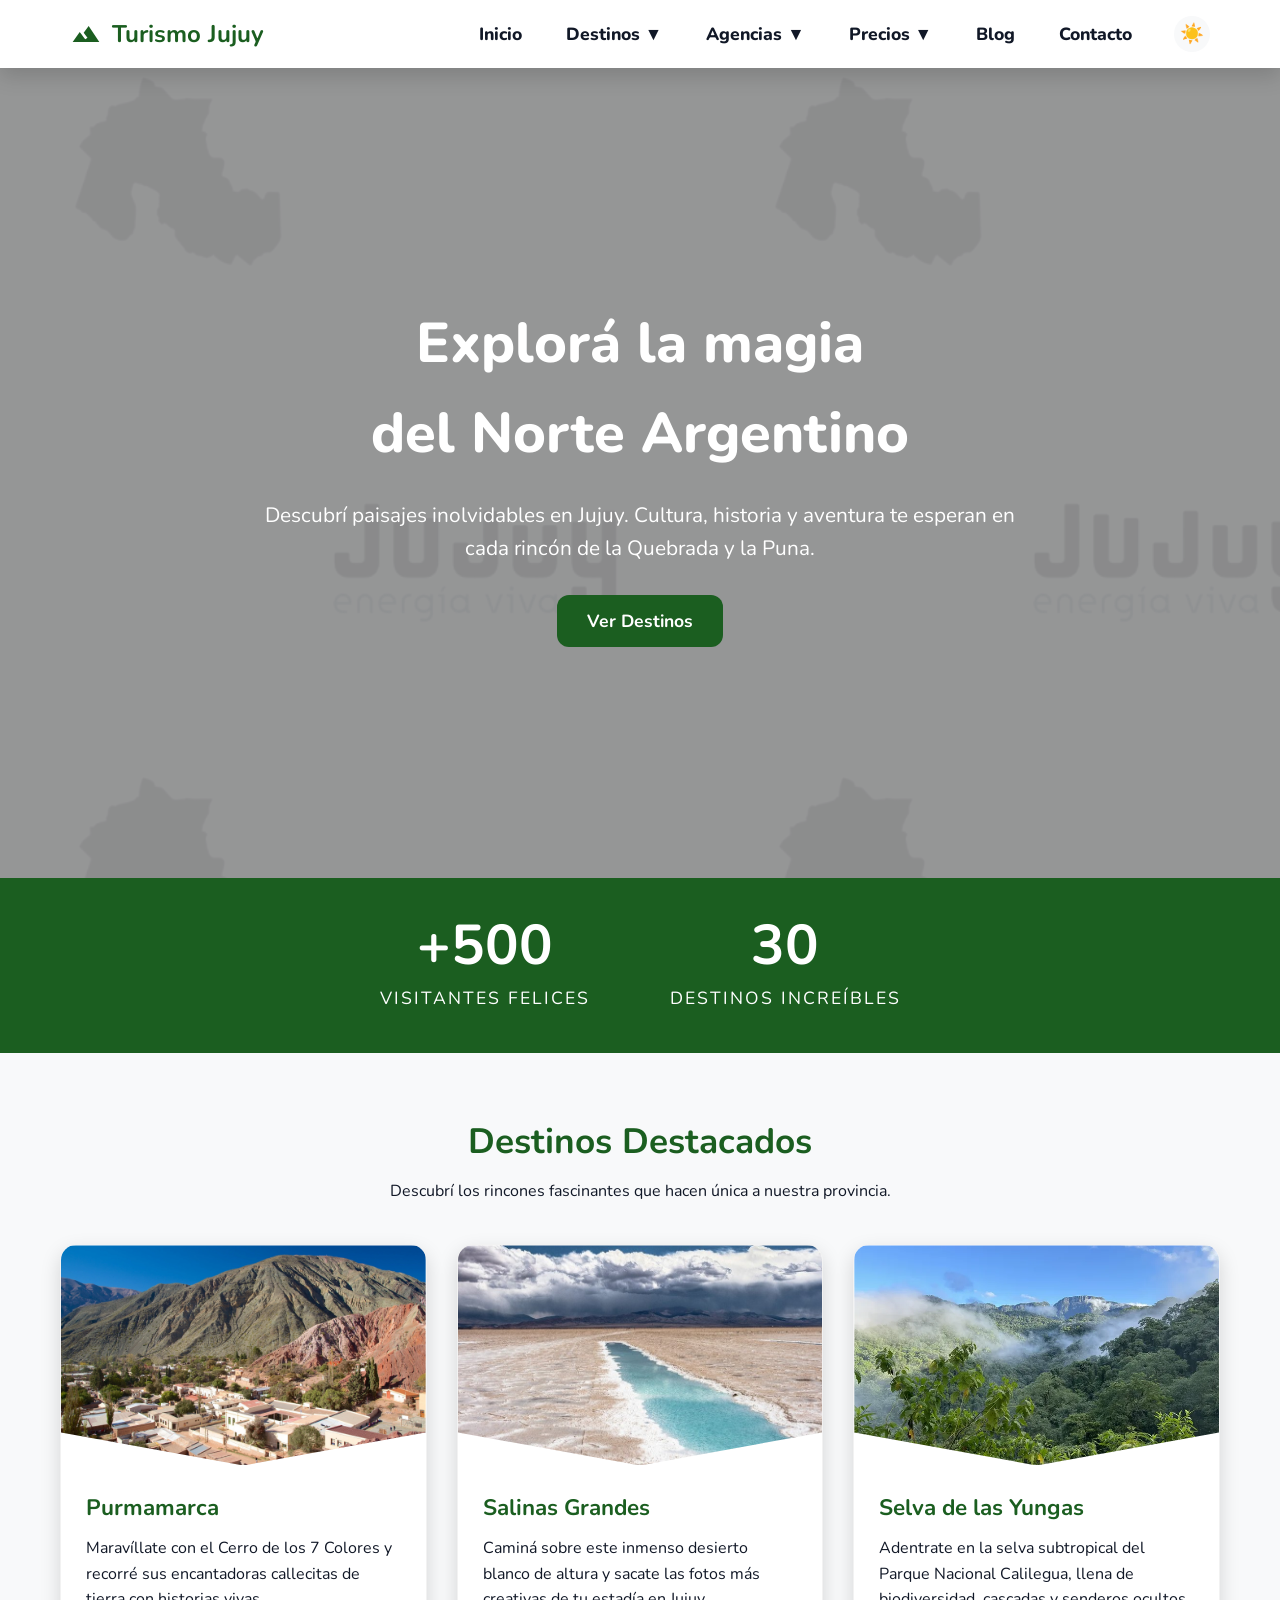
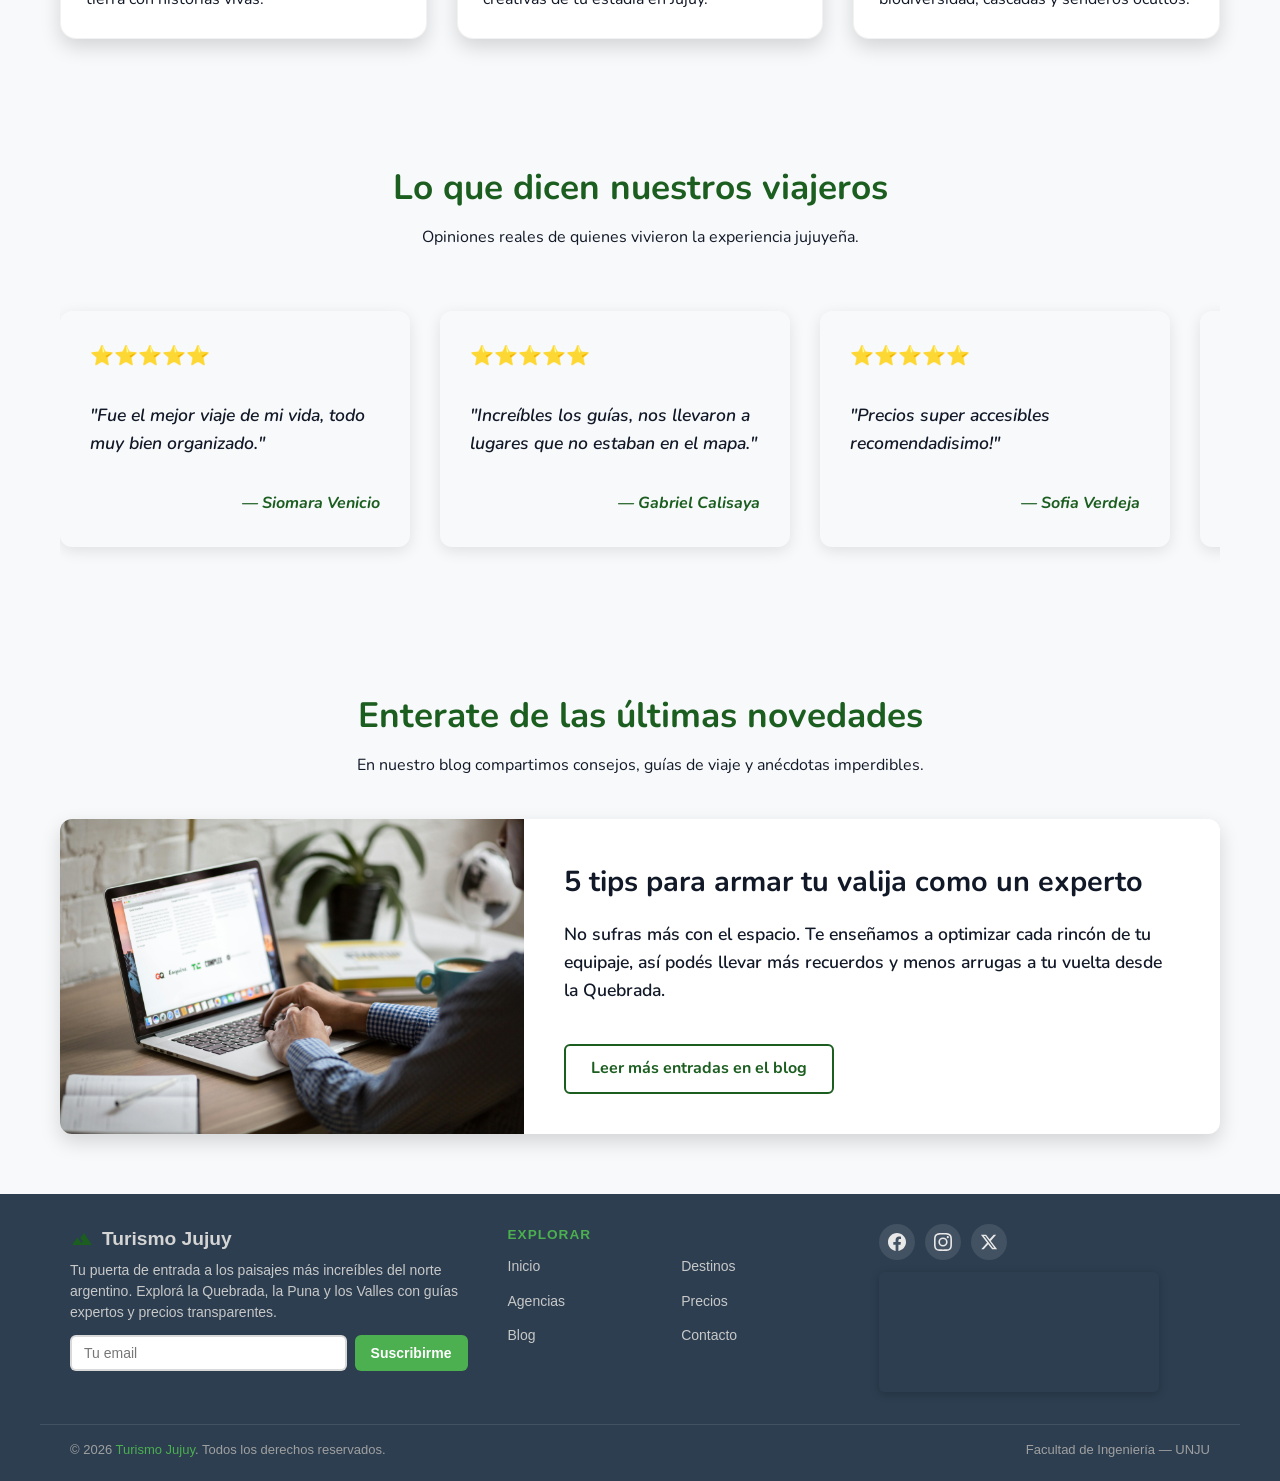
==== index.html @ b27a3485 "prueba logo" ====
<!DOCTYPE html>
<html lang="es">

<head>
    <meta charset="UTF-8">
    <meta name="viewport" content="width=device-width, initial-scale=1.0">
    <title>Turismo | Home</title>
    <link rel="icon" href="images/index/logo.png" type="image/png">
    <link rel="stylesheet" href="css/global.css">
    <link rel="stylesheet" href="css/index.css">
    <link rel="stylesheet" href="css/header.css">
    <link rel="stylesheet" href="css/footer.css">
</head>

<body id="home-page">
    <!-- Toggles Ocultos CSS-Only -->
    <input type="checkbox" id="dark-mode-toggle" class="sr-only">
    <input type="checkbox" id="menu-toggle" class="sr-only menu-toggle-check">

    <header class="main-header">
        <div class="header-container">
            <a href="index.html" class="logo">
                <svg viewBox="0 0 24 24" class="logo-svg">
                    <path d="M14 6l-3.75 5 2.85 3.8-1.6 1.2C9.8 13.8 7.3 10.5 7.3 10.5L2 18h20L14 6z" />
                </svg>
                Turismo Jujuy
            </a>

            <label for="menu-toggle" class="menu-btn" aria-label="Abrir menú">
                <span></span>
                <span></span>
                <span></span>
            </label>

            <nav class="main-nav">
                <ul class="nav-links">
                    <li><a href="index.html">Inicio</a></li>
                    <li class="has-dropdown">
                        <a href="destinos.html">Destinos <span class="arrow">▼</span></a>
                        <div class="mega-menu">
                            <div class="mega-column">
                                <h4>Regiones</h4>
                                <a href="destinos.html#quebrada">Quebrada de Humahuaca</a>
                                <a href="destinos.html#puna">La Puna</a>
                                <a href="destinos.html#yungas">Selva de las Yungas</a>
                                <a href="destinos.html#valles">Valles Templados</a>
                            </div>
                            <div class="mega-column">
                                <h4>Experiencias</h4>
                                <a href="#">Aventura Extrema</a>
                                <a href="#">Cultura y Tradición</a>
                                <a href="#">Gastronomía Local</a>
                            </div>
                            <div class="mega-column mega-img">
                                <a href="destinos.html" aria-label="Ver todos los destinos">
                                    <img src="images/index/purmamarca.webp" alt="Destino destacado: Purmamarca" style="border-radius: var(--radio-chico); width: 100%; height: 140px; object-fit: cover; transition: transform 0.3s ease;">
                                </a>
                            </div>
                        </div>
                    </li>
                    <li class="has-dropdown">
                        <a href="agencias.html">Agencias <span class="arrow">▼</span></a>
                        <div class="mega-menu mega-menu-small">
                            <div class="mega-column">
                                <h4>Por Tipo</h4>
                                <a href="agencias.html">Aventura</a>
                                <a href="agencias.html">Cultural</a>
                                <a href="agencias.html">Gastronómico</a>
                            </div>
                            <div class="mega-column">
                                <h4>Servicios</h4>
                                <a href="agencias.html">Excursiones</a>
                                <a href="agencias.html">Viajes Privados</a>
                                <a href="agencias.html">Paquetes</a>
                            </div>
                        </div>
                    </li>
                    <li class="has-dropdown">
                        <a href="precios.html">Precios <span class="arrow">▼</span></a>
                        <div class="mega-menu mega-menu-small">
                            <div class="mega-column">
                                <h4>Regiones</h4>
                                <a href="precios.html">Quebrada</a>
                                <a href="precios.html">Puna</a>
                                <a href="precios.html">Yungas</a>
                            </div>
                            <div class="mega-column">
                                <h4>Planes</h4>
                                <a href="precios.html">Individual</a>
                                <a href="precios.html">Grupal</a>
                                <a href="precios.html">Premium</a>
                            </div>
                        </div>
                    </li>
                    <li><a href="blog.html">Blog</a></li>
                    <li><a href="contacto.html">Contacto</a></li>
                </ul>

                <div class="nav-actions">
                    <label for="dark-mode-toggle" class="theme-toggle" aria-label="Cambiar tema oscuro/claro">
                        <span class="icon-sun">☀️</span>
                        <span class="icon-moon">🌙</span>
                    </label>
                </div>
            </nav>
        </div>
    </header>
    <main>
        <!-- Hero con Video -->
        <section class="hero-video">
            <iframe class="video-background" src="https://www.youtube.com/embed/LZ6R41HlrqA?autoplay=1&mute=1&loop=1&playlist=LZ6R41HlrqA&controls=0&showinfo=0&rel=0&modestbranding=1&iv_load_policy=3&disablekb=1&playsinline=1" allow="autoplay; encrypted-media" frameborder="0" aria-hidden="true" tabindex="-1"></iframe>

            <div class="hero-overlay"></div>

            <div class="hero-content">
                <h1>Explorá la magia<br>del Norte Argentino</h1>
                <p>Descubrí paisajes inolvidables en Jujuy. Cultura, historia y aventura te esperan en cada rincón de la
                    Quebrada y la Puna.</p>
                <a href="destinos.html" class="btn-hero">Ver Destinos</a>
            </div>
        </section>

        <!-- Contador numérico animado puro CSS -->
        <section id="estadisticas" class="estadisticas-container">
            <div class="stat-item">
                <span class="counter-viajeros"></span>
                <span class="label">Visitantes Felices</span>
            </div>
            <div class="stat-item">
                <span class="counter-destinos"></span>
                <span class="label">Destinos Increíbles</span>
            </div>
        </section>

        <section id="destinos-destacados" class="seccion-destacada">
            <div class="seccion-header">
                <h2>Destinos Destacados</h2>
                <p>Descubrí los rincones fascinantes que hacen única a nuestra provincia.</p>
            </div>

            <div class="destinos-grid">
                <article class="tarjeta-destino">
                    <img src="images/index/purmamarca.webp" alt="Cerro de los 7 Colores en Purmamarca">
                    <div class="tarjeta-body">
                        <h3>Purmamarca</h3>
                        <p>Maravíllate con el Cerro de los 7 Colores y recorré sus encantadoras callecitas de tierra con
                            historias vivas.</p>
                    </div>
                </article>
                <article class="tarjeta-destino">
                    <img src="images/index/salinas.webp" alt="Salinas Grandes">
                    <div class="tarjeta-body">
                        <h3>Salinas Grandes</h3>
                        <p>Caminá sobre este inmenso desierto blanco de altura y sacate las fotos más creativas de tu
                            estadía en Jujuy.</p>
                    </div>
                </article>

                <article class="tarjeta-destino">
                    <img src="images/index/yungas.webp" alt="Parque Nacional Calilegua">
                    <div class="tarjeta-body">
                        <h3>Selva de las Yungas</h3>
                        <p>Adentrate en la selva subtropical del Parque Nacional Calilegua, llena de biodiversidad,
                            cascadas y senderos ocultos.</p>
                    </div>
                </article>
            </div>
        </section>

        <section id="testimonios" class="seccion-testimonios">
            <div class="seccion-header">
                <h2>Lo que dicen nuestros viajeros</h2>
                <p>Opiniones reales de quienes vivieron la experiencia jujuyeña.</p>
            </div>

            <!-- Carrusel CSS Puro -->
            <div class="carousel-css">
                <div class="carousel-track">
                    <!-- Set Original de 5 comentarios con estrellas -->
                    <article class="comentario">
                        <div class="estrellas">⭐⭐⭐⭐⭐</div>
                        <p>"Fue el mejor viaje de mi vida, todo muy bien organizado."</p><cite>— Siomara Venicio</cite>
                    </article>
                    <article class="comentario">
                        <div class="estrellas">⭐⭐⭐⭐⭐</div>
                        <p>"Increíbles los guías, nos llevaron a lugares que no estaban en el mapa."</p><cite>— Gabriel
                            Calisaya</cite>
                    </article>
                    <article class="comentario">
                        <div class="estrellas">⭐⭐⭐⭐⭐</div>
                        <p>"Precios super accesibles recomendadisimo!"</p><cite>— Sofia Verdeja</cite>
                    </article>
                    <article class="comentario">
                        <div class="estrellas">⭐⭐⭐⭐</div>
                        <p>"La organización fue impecable. Pudimos resolver todo genial para mis amigos. Un 10/10."</p>
                        <cite>— Irene Quiroga</cite>
                    </article>
                    <article class="comentario">
                        <div class="estrellas">⭐⭐⭐⭐⭐</div>
                        <p>"Con mi pareja fuimos para carnaval, una locura lo lindo que se experimentó todo."</p><cite>—
                            Mauro Nanda</cite>
                    </article>

                    <!-- Duplicación de testimonios para loop infinito -->
                    <article class="comentario" aria-hidden="true">
                        <div class="estrellas">⭐⭐⭐⭐⭐</div>
                        <p>"Fue el mejor viaje de mi vida, todo muy bien organizado."</p><cite>— Siomara Venicio</cite>
                    </article>
                    <article class="comentario" aria-hidden="true">
                        <div class="estrellas">⭐⭐⭐⭐⭐</div>
                        <p>"Increíbles los guías, nos llevaron a lugares que no estaban en el mapa."</p><cite>— Gabriel
                            Calisaya</cite>
                    </article>
                    <article class="comentario" aria-hidden="true">
                        <div class="estrellas">⭐⭐⭐⭐⭐</div>
                        <p>"Precios super accesibles recomendadisimo!"</p><cite>— Sofia Verdeja</cite>
                    </article>
                    <article class="comentario" aria-hidden="true">
                        <div class="estrellas">⭐⭐⭐⭐</div>
                        <p>"La organización fue impecable. Pudimos resolver todo genial para mis amigos. Un 10/10."</p>
                        <cite>— Irene Quiroga</cite>
                    </article>
                    <article class="comentario" aria-hidden="true">
                        <div class="estrellas">⭐⭐⭐⭐⭐</div>
                        <p>"Con mi pareja fuimos para carnaval, una locura lo lindo que se experimentó todo."</p><cite>—
                            Mauro Nanda</cite>
                    </article>
                </div>
            </div>
        </section>

        <section id="invitacion-blog" class="seccion-blog-fade">
            <div class="seccion-header">
                <h2>Enterate de las últimas novedades</h2>
                <p>En nuestro blog compartimos consejos, guías de viaje y anécdotas imperdibles.</p>
            </div>

            <article class="preview-blog">
                <img src="images/index/blog.jpeg" alt="Imagen miniatura del blog">
                <div class="preview-blog-content">
                    <h3>5 tips para armar tu valija como un experto</h3>
                    <p>No sufras más con el espacio. Te enseñamos a optimizar cada rincón de tu equipaje, así podés
                        llevar más recuerdos y menos arrugas a tu vuelta desde la Quebrada.</p>
                    <a href="blog.html" class="btn-secundario">Leer más entradas en el blog</a>
                </div>
            </article>
        </section>
    </main>
    <footer class="footer-global">
        <div class="footer-container">
            <!-- Columna 1: Info + Newsletter -->
            <div class="footer-info">
                <h3 style="display:flex; align-items:center; gap:8px;">
                    <svg viewBox="0 0 24 24" width="24" height="24" style="fill: var(--verde-unju);">
                        <path d="M14 6l-3.75 5 2.85 3.8-1.6 1.2C9.8 13.8 7.3 10.5 7.3 10.5L2 18h20L14 6z" />
                    </svg>
                    Turismo Jujuy
                </h3>
                <p>Tu puerta de entrada a los paisajes más increíbles del norte argentino. Explorá la Quebrada, la Puna
                    y los Valles con guías expertos y precios transparentes.</p>
                <form class="newsletter-form footer-compact-newsletter" action="#" method="post">
                    <input class="footer-compact-input" type="email" placeholder="Tu email" required
                        aria-label="Email para newsletter">
                    <button class="footer-compact-btn" type="submit">Suscribirme</button>
                </form>
            </div>

            <!-- Columna 2: Navegación -->
            <nav class="footer-nav" aria-label="Navegación del footer">
                <h3>Explorar</h3>
                <ul class="footer-compact-links">
                    <li><a href="index.html">Inicio</a></li>
                    <li><a href="destinos.html">Destinos</a></li>
                    <li><a href="agencias.html">Agencias</a></li>
                    <li><a href="precios.html">Precios</a></li>
                    <li><a href="blog.html">Blog</a></li>
                    <li><a href="contacto.html">Contacto</a></li>
                </ul>
            </nav>

            <!-- Columna 3: Redes + Mapa -->
            <div class="footer-social">
                <div class="social-links">
                    <!-- Facebook SVG -->
                    <a href="#" aria-label="Facebook">
                        <svg viewBox="0 0 24 24" xmlns="http://www.w3.org/2000/svg">
                            <path
                                d="M24 12.073c0-6.627-5.373-12-12-12s-12 5.373-12 12c0 5.99 4.388 10.954 10.125 11.854v-8.385H7.078v-3.47h3.047V9.43c0-3.007 1.792-4.669 4.533-4.669 1.312 0 2.686.235 2.686.235v2.953H15.83c-1.491 0-1.956.925-1.956 1.874v2.25h3.328l-.532 3.47h-2.796v8.385C19.612 23.027 24 18.062 24 12.073z" />
                        </svg>
                    </a>
                    <!-- Instagram SVG -->
                    <a href="#" aria-label="Instagram">
                        <svg viewBox="0 0 24 24" xmlns="http://www.w3.org/2000/svg">
                            <path
                                d="M12 2.163c3.204 0 3.584.012 4.85.07 3.252.148 4.771 1.691 4.919 4.919.058 1.265.069 1.645.069 4.849 0 3.205-.012 3.584-.069 4.849-.149 3.225-1.664 4.771-4.919 4.919-1.266.058-1.644.07-4.85.07-3.204 0-3.584-.012-4.849-.07-3.26-.149-4.771-1.699-4.919-4.92-.058-1.265-.07-1.644-.07-4.849 0-3.204.013-3.583.07-4.849.149-3.227 1.664-4.771 4.919-4.919 1.266-.057 1.645-.069 4.849-.069zM12 0C8.741 0 8.333.014 7.053.072 2.695.272.273 2.69.073 7.052.014 8.333 0 8.741 0 12c0 3.259.014 3.668.072 4.948.2 4.358 2.618 6.78 6.98 6.98C8.333 23.986 8.741 24 12 24c3.259 0 3.668-.014 4.948-.072 4.354-.2 6.782-2.618 6.979-6.98.059-1.28.073-1.689.073-4.948 0-3.259-.014-3.667-.072-4.947-.196-4.354-2.617-6.78-6.979-6.98C15.668.014 15.259 0 12 0zm0 5.838a6.162 6.162 0 100 12.324 6.162 6.162 0 000-12.324zM12 16a4 4 0 110-8 4 4 0 010 8zm6.406-11.845a1.44 1.44 0 100 2.881 1.44 1.44 0 000-2.881z" />
                        </svg>
                    </a>
                    <!-- Twitter/X SVG -->
                    <a href="#" aria-label="Twitter">
                        <svg viewBox="0 0 24 24" xmlns="http://www.w3.org/2000/svg">
                            <path
                                d="M18.244 2.25h3.308l-7.227 8.26 8.502 11.24H16.17l-5.214-6.817L4.99 21.75H1.68l7.73-8.835L1.254 2.25H8.08l4.713 6.231zm-1.161 17.52h1.833L7.084 4.126H5.117z" />
                        </svg>
                    </a>
                </div>
                <div class="mapa-google">
                    <iframe
                        src="https://www.google.com/maps/embed?pb=!1m18!1m12!1m3!1d3653.1952548198674!2d-65.29779028554265!3d-24.185757084490204!2m3!1f0!2f0!3f0!3m2!1i1024!2i768!4f13.1!3m3!1m2!1s0x941b5218e3e73c5b%3A0x5d68aa09f54072b!2sSan%20Salvador%20de%20Jujuy%2C%20Jujuy!5e0!3m2!1ses!2sar!4v1617812345678!5m2!1ses!2sar"
                        width="280" height="120" style="border:0;" allowfullscreen="" loading="lazy"
                        title="Ubicación Turismo Jujuy"></iframe>
                </div>
            </div>
        </div>

        <!-- Footer Bottom -->
        <div class="footer-bottom">
            <p>© 2026 <a href="index.html">Turismo Jujuy</a>. Todos los derechos reservados.</p>
            <p>Facultad de Ingeniería — UNJU</p>
        </div>
    </footer>
</body>

</html>
---- css/global.css ----
/* =============================================
   TURISMO TP — global.css
   Reset + Variables CSS + Dark Mode
   ============================================= */

@import url('https://fonts.googleapis.com/css2?family=Nunito:wght@400;600;700;800&display=swap');

/* ---------- RESET CSS ---------- */
*,
*::before,
*::after {
    box-sizing: border-box;
    margin: 0;
    padding: 0;
}

html {
    scroll-behavior: smooth;
}
/*CSS IMAGEN FONDO*/
body::before {
    content: "";
    position: fixed;
    top: 0; left: 0; width: 100%; height: 100%;
    z-index: -1;
    background-image: url('../images/index/fondo.png'); 
    background-repeat: repeat;
    background-size: 700px;
    opacity: 0.3;
    pointer-events: none;
}

body {
    font-family: 'Nunito', 'Segoe UI', Tahoma, Geneva, Verdana, sans-serif;
    font-size: 16px;
    background-color: var(--color-fondo);
    color: var(--color-texto-principal);
    line-height: 1.6;
    -webkit-font-smoothing: antialiased;
    -moz-osx-font-smoothing: grayscale;

    display: flex;
    flex-direction: column;
    min-height: 100vh;
}

body:has(#dark-mode-toggle:checked) {
    --color-fondo: #1a1a2e;
    --color-texto-principal: #e8e8e8;
    --color-blanco: #16213e;
    --verde-unju: #4caf50;
    --blanco: #16213e; /* Forzamos el alias aquí también */
}

main {
    flex: 1;
}

img,
video {
    max-width: 100%;
    height: auto;
    display: block;
}

ul,
ol {
    list-style: none;
}

a {
    text-decoration: none;
    color: inherit;
}

button {
    border: none;
    background: none;
    cursor: pointer;
    font-family: inherit;
}

input,
textarea,
select {
    font-family: inherit;
}

/* ---------- VARIABLES CSS (LIGHT MODE) ---------- */
:root {
    /* Colores principales */
    --color-primario: #1b5e20;
    --color-primario-hover: #2e7d32;
    --color-secundario: #4caf50;
    --color-fondo: #f8f9fa;
    --color-texto-principal: #111827;
    --color-blanco: #ffffff;

    /* Aliases de compatibilidad con código existente */
    --verde-unju: var(--color-primario);
    --verde-hover: var(--color-primario-hover);
    --verde-claro: var(--color-secundario);
    --gris-fondo: var(--color-fondo);
    --blanco: var(--color-blanco);
    --footer-bg: #2c3e50;
    --footer-texto: #e8e8e8;
    --footer-texto-suave: #c8c8c8;
    --footer-titulo: #d4d4d4;
    --footer-muted: #a0a0a0;
    --footer-placeholder: #777;

    /* Sombras y efectos reutilizables */
    --sombra: 0 8px 20px rgba(0, 0, 0, 0.15);
    --sombra-hover: 0 12px 30px rgba(0, 0, 0, 0.2);
    --sombra-input: 0 4px 15px rgba(0, 0, 0, 0.1);

    /* Espaciado base */
    --espaciado-chico: 10px;
    --espaciado-medio: 20px;
    --espaciado-grande: 40px;
    --espaciado-xl: 60px;

    /* Bordes redondeados */
    --radio-chico: 6px;
    --radio-medio: 12px;
    --radio-grande: 15px;

    /* Transiciones */
    --transicion: 0.3s ease;
    --transicion-rapida: 0.2s ease;

    /* Tamaños de fuente */
    --fs-small: 0.875rem;
    --fs-base: 1rem;
    --fs-h3: 1.1rem;
    --fs-h2: 1.5rem;
    --fs-h1: 2rem;
}

/* ---------- CLASE DARK-THEME ---------- */
/* ---------- LÓGICA DE MODO OSCURO (VINCULADA AL CHECKBOX) ---------- */
body:has(#dark-mode-toggle:checked) {
    --color-fondo: #1a1a2e;
    --color-texto-principal: #e8e8e8;
    --color-blanco: #16213e;
    --color-primario: #4caf50;
    --color-primario-hover: #66bb6a;
    /* Actualizamos los aliases para que agencias.css los use */
    --blanco: var(--color-blanco);
    --verde-unju: var(--color-primario);
    --gris-fondo: var(--color-fondo);
}

/* ---------- UTILIDADES GLOBALES ---------- */
.sr-only {
    position: absolute;
    width: 1px;
    height: 1px;
    padding: 0;
    margin: -1px;
    overflow: hidden;
    clip: rect(0, 0, 0, 0);
    white-space: nowrap;
    border: 0;
}

/* Focus visible para accesibilidad */
*:focus-visible {
    outline: 3px solid var(--color-secundario);
    outline-offset: 2px;
}

/* Placeholder global */
::placeholder {
    color: #999;
    opacity: 1;
}
---- css/index.css ----
/* =============================================
   TURISMO TP — index.css
   Estilos específicos para el Home
   ============================================= */

/* ================= HERO REQUERIDO POR CONSIGNA ================= */
.hero-video {
    position: relative;
    height: 90vh; /* Ocupa casi toda la pantalla */
    width: 100%;
    overflow: hidden;
    display: flex;
    justify-content: center;
    align-items: center;
    text-align: center;
    color: white;
}

.video-background {
    position: absolute;
    top: 50%;
    left: 50%;
    transform: translate(-50%, -50%);
    z-index: 1;
    pointer-events: none; /* Crucial: Evita clics indeseados en el video (pausar o ir a youtube) */
}

/* Truco CSS para que el Iframe de YouTube simule un 'object-fit: cover' sin dejar bordes negros */
@media (min-aspect-ratio: 16/9) {
    .video-background {
        width: 100vw;
        height: 56.25vw;
    }
}

@media (max-aspect-ratio: 16/9) {
    .video-background {
        width: 177.78vh;
        height: 100vh;
    }
}

.hero-overlay {
    position: absolute;
    top: 0;
    left: 0;
    width: 100%;
    height: 100%;
    background: rgba(0, 0, 0, 0.4); /* Oscurece el video */
    z-index: 2;
}

.hero-content {
    position: relative;
    z-index: 3;
    max-width: 800px;
    padding: 0 20px;
}

/* Animación de entrada de texto */
.hero-content h1 {
    font-size: 3.5rem;
    font-weight: 800;
    margin-bottom: 20px;
    opacity: 0;
    transform: translateY(-50px);
    animation: fadeInDown 1.5s ease forwards;
    color: white;
}

.hero-content p {
    font-size: 1.3rem;
    margin-bottom: 30px;
    opacity: 0;
    transform: translateY(50px);
    animation: fadeInUp 1.5s ease 0.5s forwards;
    color: white;
}

.btn-hero {
    display: inline-block;
    padding: 12px 30px;
    background: var(--verde-unju);
    color: white;
    text-decoration: none;
    font-weight: bold;
    font-size: 1.1rem;
    border-radius: var(--radio-medio);
    opacity: 0;
    animation: fadeIn 1.5s ease 1s forwards;
    transition: background 0.3s, transform 0.3s;
}

.btn-hero:hover {
    background: var(--verde-hover, #4caf50);
    transform: scale(1.05);
}

@keyframes fadeInDown {
    to { opacity: 1; transform: translateY(0); }
}

@keyframes fadeInUp {
    to { opacity: 1; transform: translateY(0); }
}

@keyframes fadeIn {
    to { opacity: 1; }
}

/* ================= CONTADOR ANIMADO CSS-ONLY ================= */
.estadisticas-container {
    background: var(--verde-unju);
    color: white;
    padding: 40px 20px;
    display: flex;
    justify-content: center;
    gap: 80px;
    flex-wrap: wrap;
    text-align: center;
}

.stat-item {
    display: flex;
    flex-direction: column;
    align-items: center;
}

/* 
El truco para animar contadores "numéricos" en CSS puro 
es usar @property y --num
*/
/* Contador numérico CSS */
@property --num {
  syntax: "<integer>";
  initial-value: 0;
  inherits: false;
}

.counter-viajeros {
    animation: counterViajeros 3s ease-out forwards;
    counter-reset: num var(--num);
    font-size: 3.5rem;
    font-weight: bold;
    line-height: 1;
}

.counter-viajeros::after {
    content: "+" counter(num);
}

@keyframes counterViajeros {
    from { --num: 0; }
    to { --num: 500; }
}

.counter-destinos {
    animation: counterDestinos 2.5s ease-out forwards;
    counter-reset: num var(--num);
    font-size: 3.5rem;
    font-weight: bold;
    line-height: 1;
}

.counter-destinos::after {
    content: counter(num);
}

@keyframes counterDestinos {
    from { --num: 0; }
    to { --num: 30; }
}

.stat-item span.label {
    font-size: 1.1rem;
    text-transform: uppercase;
    letter-spacing: 2px;
    margin-top: 10px;
}

/* ================= COMPONENTES COMPARTIDOS: HEADERS DE SECCIÓN ================= */
.seccion-destacada,
.seccion-testimonios,
.seccion-blog-fade {
    padding: var(--espaciado-xl) 20px;
    max-width: 1200px;
    margin: 0 auto;
}

.seccion-header {
    text-align: center;
    margin-bottom: var(--espaciado-grande);
}

.seccion-header h2 {
    font-size: 2.2rem;
    color: var(--verde-unju);
    margin-bottom: 10px;
}

/* ================= 3. TARJETAS DE DESTINOS DESTACADOS (CON EFECTO HOVER) ================= */
.destinos-grid {
    display: grid;
    grid-template-columns: repeat(auto-fit, minmax(300px, 1fr));
    gap: 30px;
}

.tarjeta-destino {
    background: var(--blanco);
    border-radius: 16px;
    overflow: hidden;
    text-align: left;
    box-shadow: var(--sombra);
    transition: transform 0.4s ease, box-shadow 0.4s ease;
    border: 1px solid rgba(0,0,0,0.05);
}

.tarjeta-destino:hover {
    transform: translateY(-8px);
    box-shadow: var(--sombra-hover);
}

.tarjeta-destino img {
    width: 100%;
    height: 220px;
    object-fit: cover;
    margin: 0;
    border: none;
    border-radius: 0;
    /* Consigna: Clip-path para imágenes con formas creativas (Efecto Escudo/Flecha) */
    clip-path: polygon(0 0, 100% 0, 100% 85%, 50% 100%, 0 85%);
    transition: clip-path 0.4s ease, transform 0.4s ease;
}

.tarjeta-destino:hover img {
    /* Vuelve a su forma original al pasar el mouse revelando más foto */
    clip-path: polygon(0 0, 100% 0, 100% 100%, 50% 100%, 0 100%);
    transform: scale(1.05);
}

.tarjeta-body {
    padding: 25px;
}

.tarjeta-body h3 {
    color: var(--verde-unju);
    margin-bottom: 10px;
    font-size: 1.4rem;
}

.preview-blog-content p {
    font-size: 1.1rem;
    font-weight: 600; /* Mejor contraste y cuerpo */
    color: var(--color-texto-principal);
    margin-bottom: 20px;
    line-height: 1.6;
}

/* ================= 4. CARRUSEL DE TESTIMONIOS ================= */
.carousel-css {
    width: 100%;
    overflow: hidden; /* Oculta lo que desborda */
    padding: 20px 0;
    position: relative;
}

.carousel-track {
    display: flex;
    gap: 30px;
    width: calc(350px * 10); /* Estimación de ancho */
    animation: scrollTestimonios 20s linear infinite;
}

/* Pausar animación cuando el usuario hace hover */
.carousel-track:hover {
    animation-play-state: paused;
}

.comentario {
    flex: 0 0 350px;
    background: var(--gris-fondo);
    padding: 30px;
    border-radius: var(--radio-medio);
    box-shadow: var(--sombra-input);
    display: flex;
    flex-direction: column;
    justify-content: space-between;
}

.estrellas {
    font-size: 1.2rem;
    margin-bottom: 15px;
}

.comentario p {
    font-style: italic;
    font-size: 1.1rem;
    font-weight: 600; /* Agrega cuerpo a la letra itálica */
    margin-bottom: 20px;
    color: var(--color-texto-principal);
    line-height: 1.6;
}

.comentario cite {
    font-weight: bold;
    color: var(--verde-unju);
    text-align: right;
    display: block;
}

/* Truco fundamental para el scroll infinito CSS: 
Se asume que los testimonios se clonan en el HTML para hacer un loop sin cortes */
@keyframes scrollTestimonios {
    0% { transform: translateX(0); }
    100% { transform: translateX(calc(-350px * 5 - 30px * 5)); } /* Mueve exactamente la mitad del contenido clonado */
}

/* ================= 5. INVITACIÓN BLOG ================= */
.seccion-blog-fade {
    /* Animación genérica de fade-in on scroll mediante keyframes simples */
    animation: fadeInScroll 1.5s ease-in-out;
}

@keyframes fadeInScroll {
    from { opacity: 0; transform: translateY(30px); }
    to { opacity: 1; transform: translateY(0); }
}

.preview-blog {
    display: flex;
    background: var(--blanco);
    border-radius: var(--radio-medio);
    overflow: hidden;
    box-shadow: var(--sombra);
    transition: transform var(--transicion);
}

.preview-blog:hover {
    transform: scale(1.02);
}

.preview-blog img {
    width: 40%;
    object-fit: cover;
}

.preview-blog-content {
    padding: 40px;
    display: flex;
    flex-direction: column;
    justify-content: center;
}

.preview-blog-content h3 {
    font-size: 1.8rem;
    color: var(--color-texto-principal);
    margin-bottom: 15px;
}

.btn-secundario {
    display: inline-block;
    margin-top: 20px;
    padding: 10px 25px;
    color: var(--verde-unju);
    border: 2px solid var(--verde-unju);
    border-radius: var(--radio-chico);
    text-decoration: none;
    font-weight: bold;
    align-self: flex-start;
    transition: background var(--transicion), color var(--transicion);
}

.btn-secundario:hover {
    background: var(--verde-unju);
    color: var(--blanco);
}

/* RESPONSIVE */
@media (max-width: 768px) {
    .preview-blog {
        flex-direction: column;
    }
    .preview-blog img {
        width: 100%;
        height: 250px;
    }
}

/* ================= 6. SCROLL REVEAL NATIVO (CSS-ONLY) ================= */
/* Consigna: Efecto scroll reveal mediante animation-timeline: view(),
   propiedad CSS moderna que no requiere ninguna línea de JavaScript. */
@supports (animation-timeline: view()) {
    .seccion-destacada,
    .estadisticas-container,
    .seccion-testimonios,
    .seccion-blog-fade {
        animation: revealOnScroll 1s both;
        animation-timeline: view();
        animation-range: entry 10% cover 30%;
    }
}

@keyframes revealOnScroll {
    from {
        opacity: 0;
        transform: translateY(80px) scale(0.97);
    }
    to {
        opacity: 1;
        transform: translateY(0) scale(1);
    }
}
---- css/header.css ----
/* =============================================
   TURISMO TP — header.css
   Mega-Menú, Modo Oscuro CSS-only y Navegación
   ============================================= */

.main-header {
    background-color: var(--blanco);
    box-shadow: var(--sombra);
    position: sticky;
    top: 0;
    z-index: 1000;
    transition: background-color var(--transicion), color var(--transicion);
}

.header-container {
    max-width: 1200px;
    margin: 0 auto;
    padding: 15px 30px;
    display: flex;
    justify-content: space-between;
    align-items: center;
}

.logo {
    display: flex;
    align-items: center;
    gap: 10px;
    font-size: 1.5rem;
    font-weight: bold;
    color: var(--verde-unju);
    text-decoration: none;
}

.logo-svg {
    width: 32px;
    height: 32px;
    fill: var(--verde-unju);
    transition: transform 0.3s ease;
}

/* Transición SVG requerida por consigna */
.logo:hover .logo-svg {
    transform: rotate(15deg) scale(1.1); 
}

.main-nav {
    display: flex;
    align-items: center;
    gap: 30px;
}

.nav-links {
    display: flex;
    gap: 20px;
    align-items: center;
    margin: 0;
    padding: 0;
    list-style: none;
}

.nav-links li {
    position: relative;
}

.nav-links a {
    text-decoration: none;
    font-weight: 800; /* Extra bold para Nunito */
    font-size: 1.1rem; /* Más grande */
    padding: 8px 12px;
    border-radius: var(--radio-chico);
    transition: color 0.3s, background-color 0.3s;
    color: var(--color-texto-principal);
}

.nav-links a:hover {
    background-color: var(--gris-fondo);
    color: var(--verde-unju);
}

/* ================= MEGA MENU (CSS ONLY) ================= */
.has-dropdown:hover .mega-menu {
    opacity: 1;
    visibility: visible;
    transform: translateY(0);
}

.mega-menu {
    position: absolute;
    top: 100%;
    left: -100px;
    width: 500px;
    background: var(--blanco);
    box-shadow: 0 10px 30px rgba(0,0,0,0.1);
    border-radius: var(--radio-medio);
    padding: 25px;
    display: grid;
    grid-template-columns: 1fr 1fr 1.2fr;
    gap: 20px;
    opacity: 0;
    visibility: hidden;
    transform: translateY(15px);
    transition: all 0.3s ease;
    z-index: 1100;
}

.mega-column h4 {
    color: var(--verde-unju);
    margin-bottom: 12px;
    font-size: 1rem;
    border-bottom: 2px solid var(--verde-claro);
    padding-bottom: 5px;
    margin-top: 0;
}

.mega-column a {
    display: block;
    padding: 8px 0;
    font-size: 0.9rem;
    border-radius: 0;
    color: var(--color-texto-principal);
    font-weight: 500;
}

.mega-column a:hover {
    background: transparent;
    color: var(--verde-unju);
    padding-left: 8px; /* Micro animación en enlace (Consigna) */
}

.mega-img img {
    border-radius: var(--radio-chico);
    width: 100%;
    height: 100%;
    object-fit: cover;
    box-shadow: 0 4px 10px rgba(0,0,0,0.1);
}

/* Mega menú más chico para Agencias y Precios */
.mega-menu-small {
    width: 340px;
    grid-template-columns: 1fr 1fr;
    left: -50px;
}

/* ================= DARK MODE TOGGLE (CSS ONLY) ================= */
.theme-toggle {
    cursor: pointer;
    font-size: 1.2rem;
    padding: 5px;
    border-radius: 50%;
    background: var(--gris-fondo);
    display: inline-flex;
    justify-content: center;
    align-items: center;
    width: 36px; 
    height: 36px;
    user-select: none;
    transition: transform var(--transicion-rapida);
}

.theme-toggle:hover {
    transform: scale(1.1);
}

/* Lógica de cambio de ícono interactivo puramente con CSS */
.icon-moon { display: none; }

/* El truco mágico: Si el checkbox oculto arriba del body está marcado, aplicamos estilos a TODO el documento */
:root:has(#dark-mode-toggle:checked) .icon-sun { display: none; }
:root:has(#dark-mode-toggle:checked) .icon-moon { display: inline; }

/* Reglas Globales de Modo Oscuro activadas por checkbox (Sin JS) */
:root:has(#dark-mode-toggle:checked) {
    --color-fondo: #1a1a2e;
    --color-texto-principal: #e8e8e8;
    --color-blanco: #16213e;
    --color-primario: #2e7d32;
    --color-primario-hover: #4caf50;
    --verde-unju: #2e7d32;
    --verde-claro: #4caf50;
    --gris-fondo: #16213e;
    --footer-bg: #0f0f23;
    --footer-texto: #d0d0d0;
    --footer-texto-suave: #b0b0b0;
    --footer-titulo: #c0c0c0;
    --footer-muted: #888;
    --footer-placeholder: #666;
}

:root:has(#dark-mode-toggle:checked) body {
    background-color: var(--color-fondo);
    color: var(--color-texto-principal);
}

/* ================= HAMBURGUER MENU MOBILE (CSS ONLY) ================= */
.menu-btn {
    display: none;
    flex-direction: column;
    gap: 5px;
    cursor: pointer;
    padding: 10px;
}

.menu-btn span {
    width: 25px;
    height: 3px;
    background: var(--verde-unju);
    transition: 0.3s;
}

@media (max-width: 900px) {
    .menu-btn { display: flex; }
    
    .main-nav {
        position: absolute;
        top: 100%;
        left: 0;
        width: 100%;
        background: var(--blanco);
        flex-direction: column;
        align-items: flex-start;
        padding: 0;
        max-height: 0; /* Oculto con height 0 */
        overflow: hidden;
        transition: max-height 0.4s ease;
        box-shadow: var(--sombra);
    }
    
    /* Toggle Mobile interactivo (CSS ONLY) */
    .menu-toggle-check:checked ~ .main-header .main-nav {
        max-height: 800px;
        padding: 20px;
    }
    
    .nav-links {
        flex-direction: column;
        align-items: flex-start;
        width: 100%;
        gap: 10px;
    }
    
    .nav-links li { width: 100%; }
    
    .mega-menu {
        position: static;
        width: 100%;
        grid-template-columns: 1fr;
        opacity: 1; visibility: visible;
        transform: none; box-shadow: none;
        display: none;
    }
    
    .has-dropdown:hover .mega-menu {
        display: grid;
    }
    
    /* Animación del ícono hamburguesa (CSS ONLY) */
    .menu-toggle-check:checked ~ .main-header .menu-btn span:nth-child(1) { transform: translateY(8px) rotate(45deg); }
    .menu-toggle-check:checked ~ .main-header .menu-btn span:nth-child(2) { opacity: 0; }
    .menu-toggle-check:checked ~ .main-header .menu-btn span:nth-child(3) { transform: translateY(-8px) rotate(-45deg); }
}
---- css/footer.css ----
/* =============================================
   TURISMO TP — footer.css
   Rediseño COMPACTO horizontal
   ============================================= */

/* ---------- FOOTER GLOBAL (COMPACTO) ---------- */
.footer-global {
    background-color: var(--footer-bg);
    color: var(--footer-texto);
    padding: 30px 0 20px;
    font-family: 'Segoe UI', sans-serif;
    box-sizing: border-box;
    width: 100%;
}

.footer-global p,
.footer-global span,
.footer-global li {
    color: var(--footer-texto);
    font-size: 14px;
}

.footer-global a {
    color: var(--footer-texto);
    font-size: 14px;
    transition: color var(--transicion-rapida);
}

.footer-global a:hover {
    color: var(--color-secundario);
}

.footer-container {
    max-width: 1200px;
    margin: 0 auto;
    padding: 0 30px;
    display: grid;
    grid-template-columns: 1.2fr 1fr 1fr;
    gap: 40px;
    align-items: start;
}

/* ---------- COLUMNA 1: INFO + NEWSLETTER ---------- */
.footer-info h3 {
    font-size: 1.2rem;
    margin-bottom: 6px;
    color: var(--footer-titulo);
}

.footer-info p {
    font-size: 14px;
    line-height: 1.5;
    margin-bottom: 12px;
    color: var(--footer-texto-suave);
}

/* Newsletter INLINE - compacta */
.footer-compact-newsletter {
    display: flex;
    flex-direction: row;
    gap: 8px;
    flex-wrap: nowrap;
}

.footer-compact-input {
    flex: 1;
    min-width: 0;
    padding: 8px 12px;
    border: 2px solid rgba(0, 0, 0, 0.15);
    border-radius: var(--radio-chico);
    background-color: #ffffff;
    color: #1a1a2e;
    font-size: 14px;
    font-family: inherit;
    transition: border-color var(--transicion), box-shadow var(--transicion);
    box-sizing: border-box;
}

.footer-compact-input::placeholder {
    color: var(--footer-placeholder);
}

.footer-compact-input:focus {
    outline: none;
    border-color: var(--color-secundario);
    box-shadow: 0 0 0 2px rgba(76, 175, 80, 0.2);
}

.footer-compact-btn {
    padding: 8px 16px;
    background-color: var(--color-secundario);
    color: var(--color-blanco);
    border: none;
    border-radius: var(--radio-chico);
    font-weight: bold;
    font-size: 14px;
    font-family: inherit;
    cursor: pointer;
    white-space: nowrap;
    transition: background-color var(--transicion-rapida), transform var(--transicion-rapida);
}

.footer-compact-btn:hover {
    background-color: var(--color-primario-hover);
    transform: translateY(-1px);
}

.footer-compact-btn:active {
    transform: translateY(0);
}

/* ---------- COLUMNA 2: NAVEGACIÓN (2 SUB-COLUMNAS) ---------- */
.footer-nav h3,
.footer-social h3 {
    font-size: 0.85rem;
    margin-bottom: 10px;
    color: var(--color-secundario);
    text-transform: uppercase;
    letter-spacing: 1px;
}

.footer-compact-links {
    display: grid;
    grid-template-columns: 1fr 1fr;
    gap: 6px 16px;
    list-style: none;
    padding: 0;
    margin: 0;
}

.footer-compact-links li {
    margin-bottom: 6px;
}

.footer-compact-links li a {
    color: var(--footer-texto-suave);
    font-size: 14px;
    transition: color var(--transicion-rapida);
    display: inline-block;
}

.footer-compact-links li a:hover {
    color: var(--color-secundario);
}

/* ---------- COLUMNA 3: REDES + MAPA (COMPACTO) ---------- */
.footer-social {
    display: flex;
    flex-direction: column;
    gap: 12px;
}

.social-links {
    display: flex;
    gap: 10px;
    align-items: center;
}

.social-links a {
    display: flex;
    align-items: center;
    justify-content: center;
    width: 36px;
    height: 36px;
    background: rgba(255, 255, 255, 0.1);
    border-radius: 50%;
    transition: background var(--transicion), transform 0.2s;
}

.social-links a:hover {
    background: var(--color-secundario);
    transform: translateY(-2px);
}

.social-links svg {
    width: 18px;
    height: 18px;
    fill: var(--footer-texto);
    transition: fill var(--transicion-rapida);
}

.social-links a:hover svg {
    fill: var(--footer-texto);
}

.mapa-google iframe {
    width: 100%;
    max-width: 280px;
    height: 120px;
    border-radius: 6px;
    border: 2px solid rgba(255, 255, 255, 0.15);
    box-shadow: 0 2px 10px rgba(0, 0, 0, 0.2);
}

/* ---------- FOOTER BOTTOM (COMPACTO) ---------- */
.footer-bottom {
    max-width: 1200px;
    margin: 25px auto 0;
    padding: 15px 30px 0;
    border-top: 1px solid rgba(255, 255, 255, 0.1);
    display: flex;
    justify-content: space-between;
    align-items: center;
    flex-wrap: wrap;
    gap: 10px;
}

.footer-bottom p {
    font-size: 13px;
    color: var(--footer-muted);
    margin: 0;
}

.footer-bottom a {
    font-size: 13px;
    color: var(--color-secundario);
    text-decoration: none;
}

.footer-bottom a:hover {
    text-decoration: underline;
}

/* ---------- RESPONSIVE ---------- */
@media (max-width: 900px) {
    .footer-container {
        grid-template-columns: 1fr 1fr;
        gap: 30px;
    }

    .footer-info {
        grid-column: 1 / -1;
    }
}

@media (max-width: 600px) {
    .footer-global {
        padding: 25px 0 15px;
    }

    .footer-container {
        grid-template-columns: 1fr;
        gap: 25px;
        padding: 0 20px;
    }

    .footer-info h2 {
        font-size: 1.1rem;
    }

    .footer-compact-newsletter {
        flex-direction: column;
    }

    .footer-compact-input {
        min-width: 100%;
    }

    .footer-compact-btn {
        width: 100%;
    }

    .social-links {
        justify-content: center;
    }

    .mapa-google iframe {
        max-width: 100%;
        height: 140px;
    }

    .footer-bottom {
        flex-direction: column;
        text-align: center;
        padding: 15px 20px 0;
    }
}
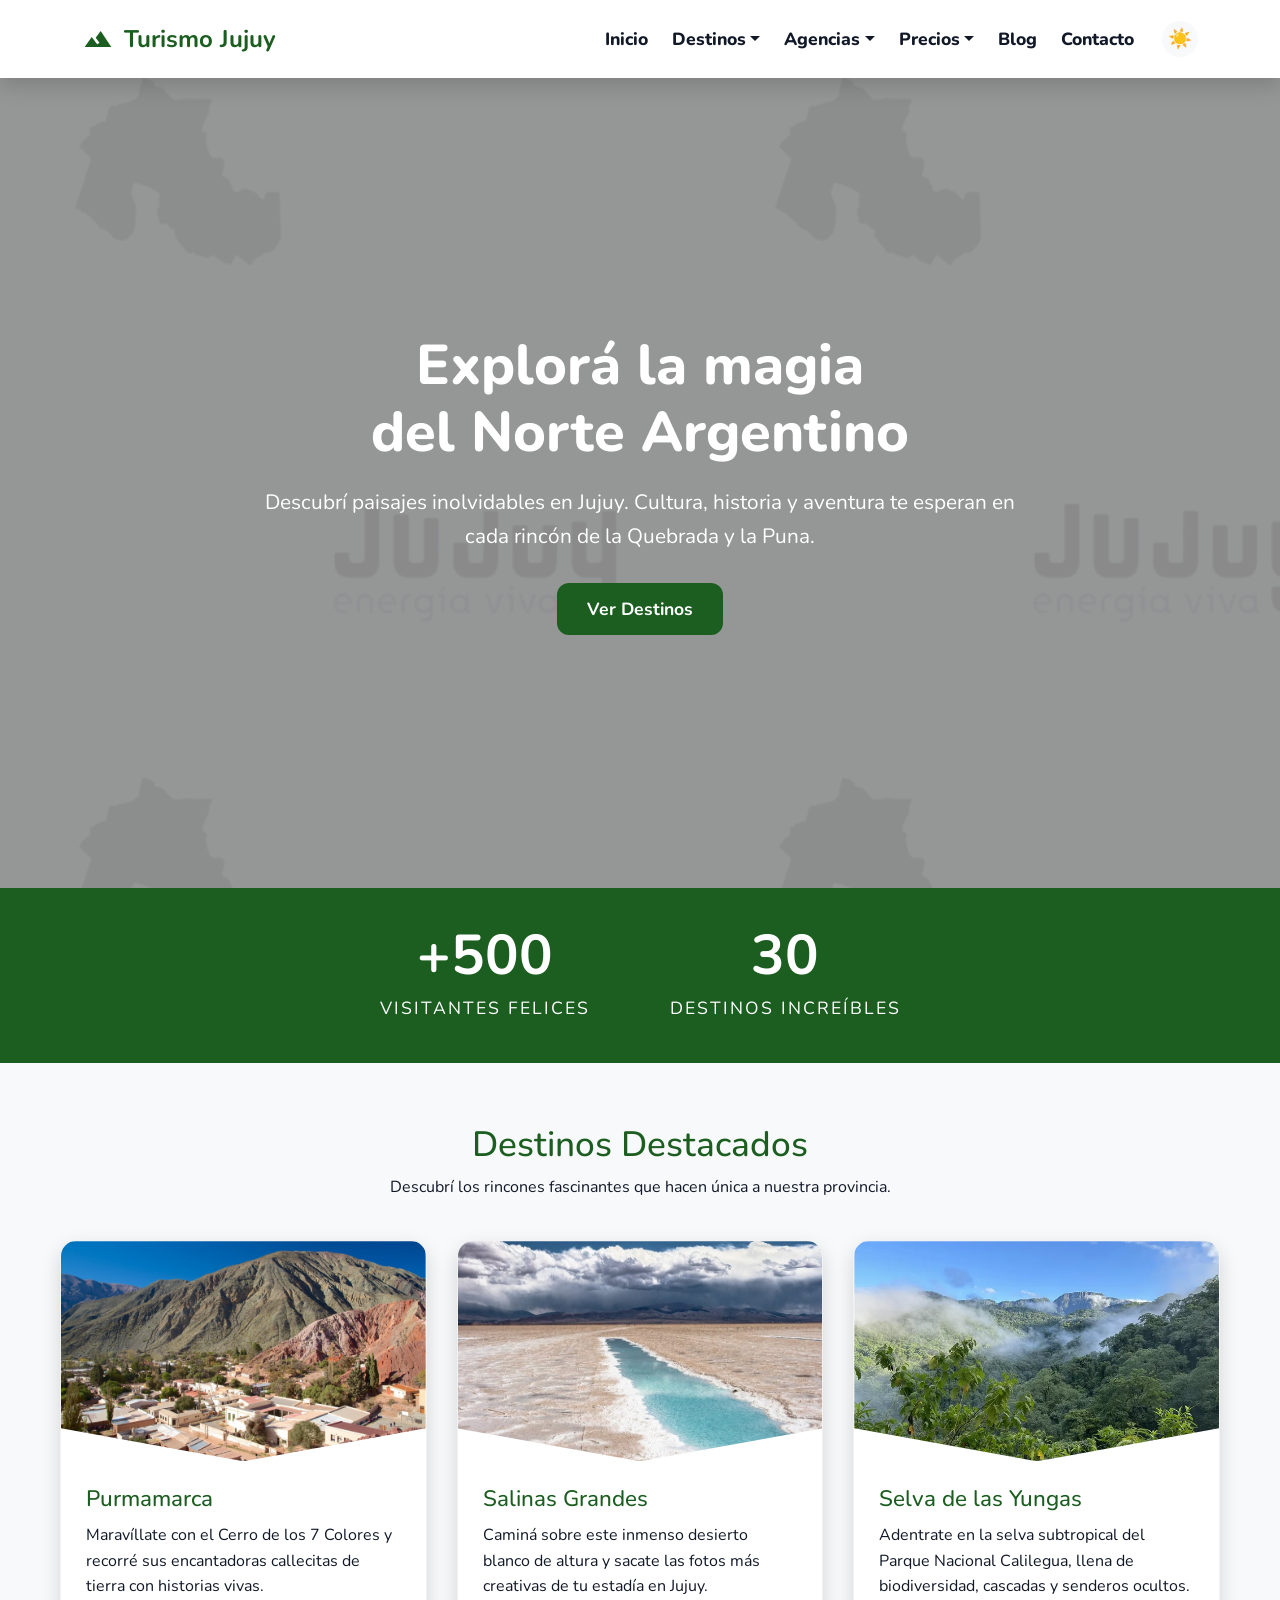
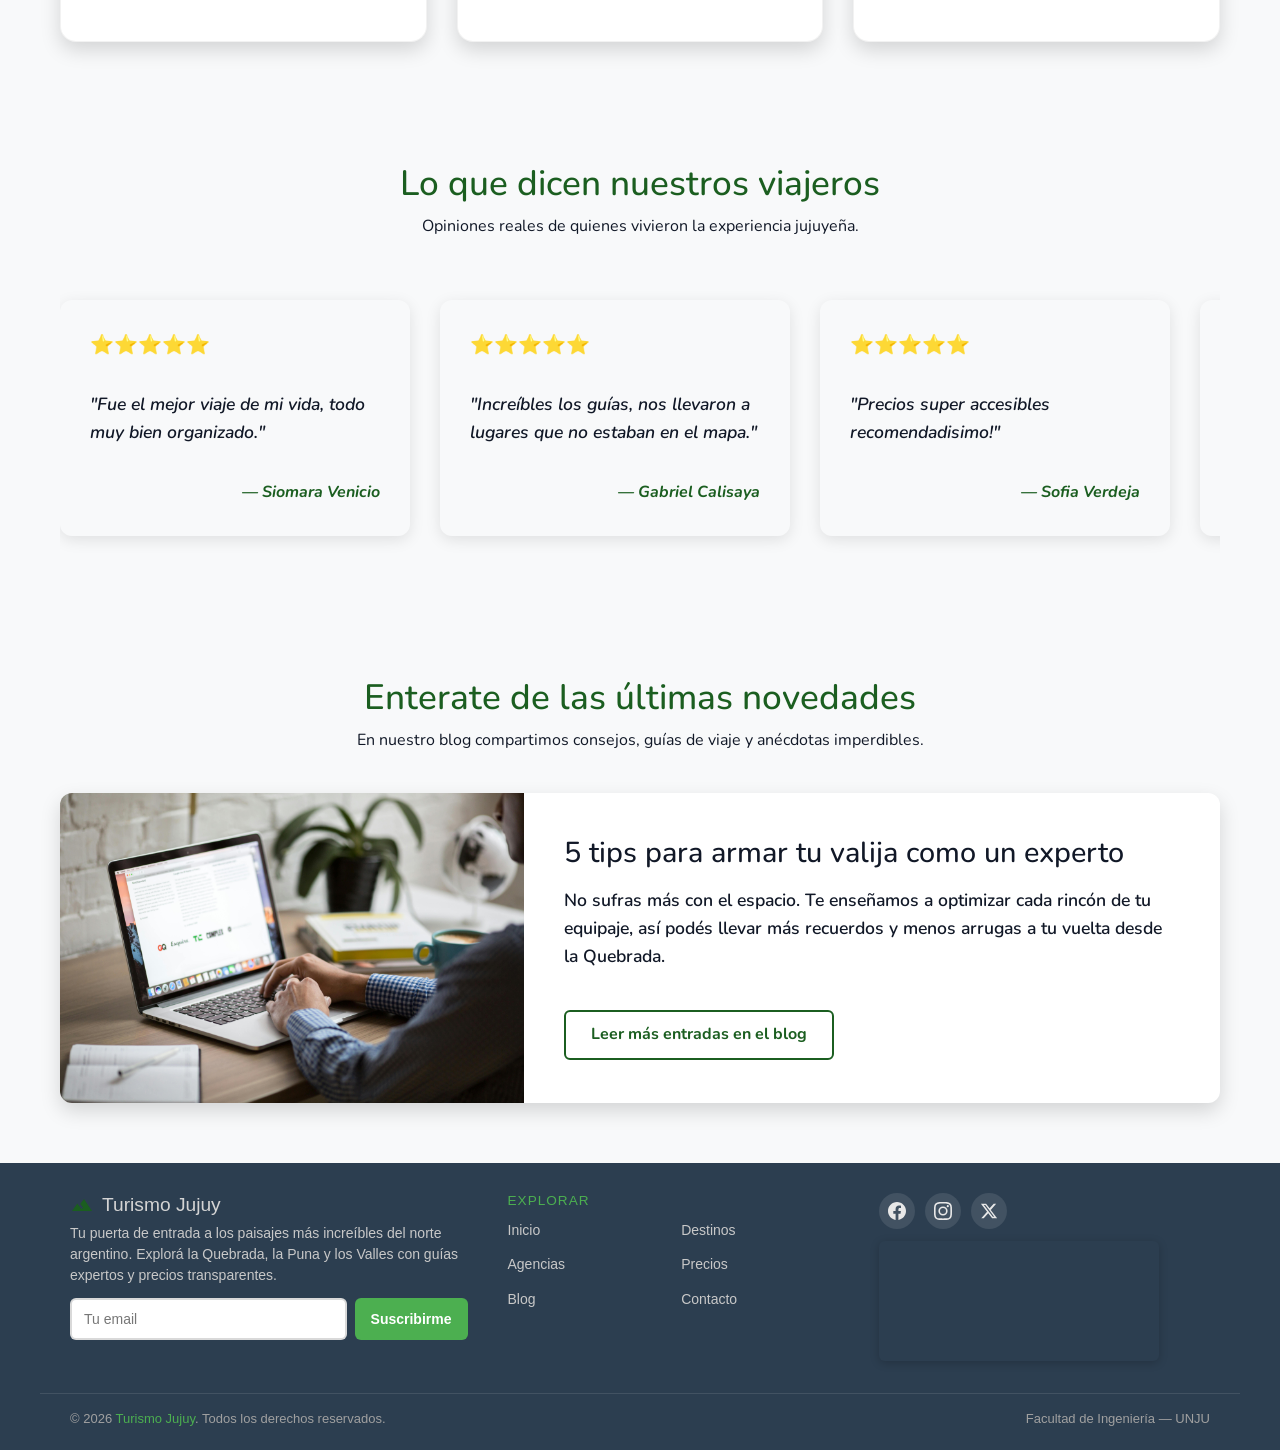
==== commit a0aac1f6: "Tarea 0 - Config base Bootstrap 5, jQuery 3.7, Font Awesome 6, navbar Bootstrap" ====
--- a/index.html
+++ b/index.html
@@ -6,104 +6,114 @@
     <meta name="viewport" content="width=device-width, initial-scale=1.0">
     <title>Turismo | Home</title>
     <link rel="icon" href="images/index/logo.png" type="image/png">
+    <!-- Bootstrap CSS -->
+    <link href="https://cdn.jsdelivr.net/npm/bootstrap@5.3.3/dist/css/bootstrap.min.css" rel="stylesheet">
+    <!-- Font Awesome -->
+    <link rel="stylesheet" href="https://cdnjs.cloudflare.com/ajax/libs/font-awesome/6.5.0/css/all.min.css">
+    <!-- CSS propios (después de Bootstrap para poder sobreescribir) -->
     <link rel="stylesheet" href="css/global.css">
+    <link rel="stylesheet" href="css/header.css">
     <link rel="stylesheet" href="css/index.css">
-    <link rel="stylesheet" href="css/header.css">
     <link rel="stylesheet" href="css/footer.css">
+    <link rel="stylesheet" href="css/sprites.css">
 </head>
 
 <body id="home-page">
-    <!-- Toggles Ocultos CSS-Only -->
+    <!-- Toggle Dark Mode CSS-Only -->
     <input type="checkbox" id="dark-mode-toggle" class="sr-only">
-    <input type="checkbox" id="menu-toggle" class="sr-only menu-toggle-check">
 
     <header class="main-header">
-        <div class="header-container">
-            <a href="index.html" class="logo">
-                <svg viewBox="0 0 24 24" class="logo-svg">
-                    <path d="M14 6l-3.75 5 2.85 3.8-1.6 1.2C9.8 13.8 7.3 10.5 7.3 10.5L2 18h20L14 6z" />
-                </svg>
-                Turismo Jujuy
-            </a>
-
-            <label for="menu-toggle" class="menu-btn" aria-label="Abrir menú">
-                <span></span>
-                <span></span>
-                <span></span>
-            </label>
-
-            <nav class="main-nav">
-                <ul class="nav-links">
-                    <li><a href="index.html">Inicio</a></li>
-                    <li class="has-dropdown">
-                        <a href="destinos.html">Destinos <span class="arrow">▼</span></a>
-                        <div class="mega-menu">
-                            <div class="mega-column">
-                                <h4>Regiones</h4>
-                                <a href="destinos.html#quebrada">Quebrada de Humahuaca</a>
-                                <a href="destinos.html#puna">La Puna</a>
-                                <a href="destinos.html#yungas">Selva de las Yungas</a>
-                                <a href="destinos.html#valles">Valles Templados</a>
+        <nav class="navbar navbar-expand-lg">
+            <div class="container">
+                <a href="index.html" class="navbar-brand logo">
+                    <svg viewBox="0 0 24 24" class="logo-svg">
+                        <path d="M14 6l-3.75 5 2.85 3.8-1.6 1.2C9.8 13.8 7.3 10.5 7.3 10.5L2 18h20L14 6z" />
+                    </svg>
+                    Turismo Jujuy
+                </a>
+
+                <button class="navbar-toggler" type="button" data-bs-toggle="collapse" data-bs-target="#navbarMain" aria-controls="navbarMain" aria-expanded="false" aria-label="Abrir menú">
+                    <span class="navbar-toggler-icon"></span>
+                </button>
+
+                <div class="collapse navbar-collapse" id="navbarMain">
+                    <ul class="navbar-nav ms-auto">
+                        <li class="nav-item">
+                            <a class="nav-link" href="index.html">Inicio</a>
+                        </li>
+                        <li class="nav-item dropdown">
+                            <a class="nav-link dropdown-toggle" href="destinos.html" role="button" data-bs-toggle="dropdown" aria-expanded="false">Destinos</a>
+                            <div class="dropdown-menu mega-menu">
+                                <div class="mega-column">
+                                    <h4>Regiones</h4>
+                                    <a class="dropdown-item" href="destinos.html#quebrada">Quebrada de Humahuaca</a>
+                                    <a class="dropdown-item" href="destinos.html#puna">La Puna</a>
+                                    <a class="dropdown-item" href="destinos.html#yungas">Selva de las Yungas</a>
+                                    <a class="dropdown-item" href="destinos.html#valles">Valles Templados</a>
+                                </div>
+                                <div class="mega-column">
+                                    <h4>Experiencias</h4>
+                                    <a class="dropdown-item" href="#">Aventura Extrema</a>
+                                    <a class="dropdown-item" href="#">Cultura y Tradición</a>
+                                    <a class="dropdown-item" href="#">Gastronomía Local</a>
+                                </div>
+                                <div class="mega-column mega-img">
+                                    <a href="destinos.html" aria-label="Ver todos los destinos">
+                                        <img src="images/index/purmamarca.webp" alt="Destino destacado: Purmamarca">
+                                    </a>
+                                </div>
                             </div>
-                            <div class="mega-column">
-                                <h4>Experiencias</h4>
-                                <a href="#">Aventura Extrema</a>
-                                <a href="#">Cultura y Tradición</a>
-                                <a href="#">Gastronomía Local</a>
+                        </li>
+                        <li class="nav-item dropdown">
+                            <a class="nav-link dropdown-toggle" href="agencias.html" role="button" data-bs-toggle="dropdown" aria-expanded="false">Agencias</a>
+                            <div class="dropdown-menu mega-menu mega-menu-small">
+                                <div class="mega-column">
+                                    <h4>Por Tipo</h4>
+                                    <a class="dropdown-item" href="agencias.html">Aventura</a>
+                                    <a class="dropdown-item" href="agencias.html">Cultural</a>
+                                    <a class="dropdown-item" href="agencias.html">Gastronómico</a>
+                                </div>
+                                <div class="mega-column">
+                                    <h4>Servicios</h4>
+                                    <a class="dropdown-item" href="agencias.html">Excursiones</a>
+                                    <a class="dropdown-item" href="agencias.html">Viajes Privados</a>
+                                    <a class="dropdown-item" href="agencias.html">Paquetes</a>
+                                </div>
                             </div>
-                            <div class="mega-column mega-img">
-                                <a href="destinos.html" aria-label="Ver todos los destinos">
-                                    <img src="images/index/purmamarca.webp" alt="Destino destacado: Purmamarca" style="border-radius: var(--radio-chico); width: 100%; height: 140px; object-fit: cover; transition: transform 0.3s ease;">
-                                </a>
+                        </li>
+                        <li class="nav-item dropdown">
+                            <a class="nav-link dropdown-toggle" href="precios.html" role="button" data-bs-toggle="dropdown" aria-expanded="false">Precios</a>
+                            <div class="dropdown-menu mega-menu mega-menu-small">
+                                <div class="mega-column">
+                                    <h4>Regiones</h4>
+                                    <a class="dropdown-item" href="precios.html">Quebrada</a>
+                                    <a class="dropdown-item" href="precios.html">Puna</a>
+                                    <a class="dropdown-item" href="precios.html">Yungas</a>
+                                </div>
+                                <div class="mega-column">
+                                    <h4>Planes</h4>
+                                    <a class="dropdown-item" href="precios.html">Individual</a>
+                                    <a class="dropdown-item" href="precios.html">Grupal</a>
+                                    <a class="dropdown-item" href="precios.html">Premium</a>
+                                </div>
                             </div>
-                        </div>
-                    </li>
-                    <li class="has-dropdown">
-                        <a href="agencias.html">Agencias <span class="arrow">▼</span></a>
-                        <div class="mega-menu mega-menu-small">
-                            <div class="mega-column">
-                                <h4>Por Tipo</h4>
-                                <a href="agencias.html">Aventura</a>
-                                <a href="agencias.html">Cultural</a>
-                                <a href="agencias.html">Gastronómico</a>
-                            </div>
-                            <div class="mega-column">
-                                <h4>Servicios</h4>
-                                <a href="agencias.html">Excursiones</a>
-                                <a href="agencias.html">Viajes Privados</a>
-                                <a href="agencias.html">Paquetes</a>
-                            </div>
-                        </div>
-                    </li>
-                    <li class="has-dropdown">
-                        <a href="precios.html">Precios <span class="arrow">▼</span></a>
-                        <div class="mega-menu mega-menu-small">
-                            <div class="mega-column">
-                                <h4>Regiones</h4>
-                                <a href="precios.html">Quebrada</a>
-                                <a href="precios.html">Puna</a>
-                                <a href="precios.html">Yungas</a>
-                            </div>
-                            <div class="mega-column">
-                                <h4>Planes</h4>
-                                <a href="precios.html">Individual</a>
-                                <a href="precios.html">Grupal</a>
-                                <a href="precios.html">Premium</a>
-                            </div>
-                        </div>
-                    </li>
-                    <li><a href="blog.html">Blog</a></li>
-                    <li><a href="contacto.html">Contacto</a></li>
-                </ul>
-
-                <div class="nav-actions">
-                    <label for="dark-mode-toggle" class="theme-toggle" aria-label="Cambiar tema oscuro/claro">
-                        <span class="icon-sun">☀️</span>
-                        <span class="icon-moon">🌙</span>
-                    </label>
-                </div>
-            </nav>
-        </div>
+                        </li>
+                        <li class="nav-item">
+                            <a class="nav-link" href="blog.html">Blog</a>
+                        </li>
+                        <li class="nav-item">
+                            <a class="nav-link" href="contacto.html">Contacto</a>
+                        </li>
+                    </ul>
+                    <div class="nav-actions ms-3">
+                        <label for="dark-mode-toggle" class="theme-toggle" aria-label="Cambiar tema oscuro/claro">
+                            <span class="icon-sun">☀️</span>
+                            <span class="icon-moon">🌙</span>
+                        </label>
+                    </div>
+                </div>
+            </div>
+        </nav>
     </header>
     <main>
         <!-- Hero con Video -->
@@ -318,6 +328,11 @@
             <p>Facultad de Ingeniería — UNJU</p>
         </div>
     </footer>
+
+    <!-- jQuery -->
+    <script src="https://code.jquery.com/jquery-3.7.1.min.js"></script>
+    <!-- Bootstrap JS -->
+    <script src="https://cdn.jsdelivr.net/npm/bootstrap@5.3.3/dist/js/bootstrap.bundle.min.js"></script>
 </body>
 
-</html>+</html>
--- a/css/global.css
+++ b/css/global.css
@@ -44,13 +44,6 @@
     min-height: 100vh;
 }
 
-body:has(#dark-mode-toggle:checked) {
-    --color-fondo: #1a1a2e;
-    --color-texto-principal: #e8e8e8;
-    --color-blanco: #16213e;
-    --verde-unju: #4caf50;
-    --blanco: #16213e; /* Forzamos el alias aquí también */
-}
 
 main {
     flex: 1;
@@ -137,19 +130,6 @@
     --fs-h1: 2rem;
 }
 
-/* ---------- CLASE DARK-THEME ---------- */
-/* ---------- LÓGICA DE MODO OSCURO (VINCULADA AL CHECKBOX) ---------- */
-body:has(#dark-mode-toggle:checked) {
-    --color-fondo: #1a1a2e;
-    --color-texto-principal: #e8e8e8;
-    --color-blanco: #16213e;
-    --color-primario: #4caf50;
-    --color-primario-hover: #66bb6a;
-    /* Actualizamos los aliases para que agencias.css los use */
-    --blanco: var(--color-blanco);
-    --verde-unju: var(--color-primario);
-    --gris-fondo: var(--color-fondo);
-}
 
 /* ---------- UTILIDADES GLOBALES ---------- */
 .sr-only {
--- a/css/sprites.css
+++ b/css/sprites.css
@@ -0,0 +1,22 @@
+/* =============================================
+   TURISMO TP — sprites.css
+   Sprite CSS para iconos de redes sociales
+   (Completado en Tarea 8)
+   ============================================= */
+
+/* Clase base para iconos sprite */
+.social-icon {
+    display: inline-block;
+    width: 32px;
+    height: 32px;
+    background-image: url('../images/sprites/social-sprite.png');
+    background-repeat: no-repeat;
+    background-size: auto;
+}
+
+/* Posiciones individuales — Completar en Tarea 8 con la imagen real */
+/*
+.icon-facebook  { background-position: 0 0; }
+.icon-instagram { background-position: -32px 0; }
+.icon-twitter   { background-position: -64px 0; }
+*/
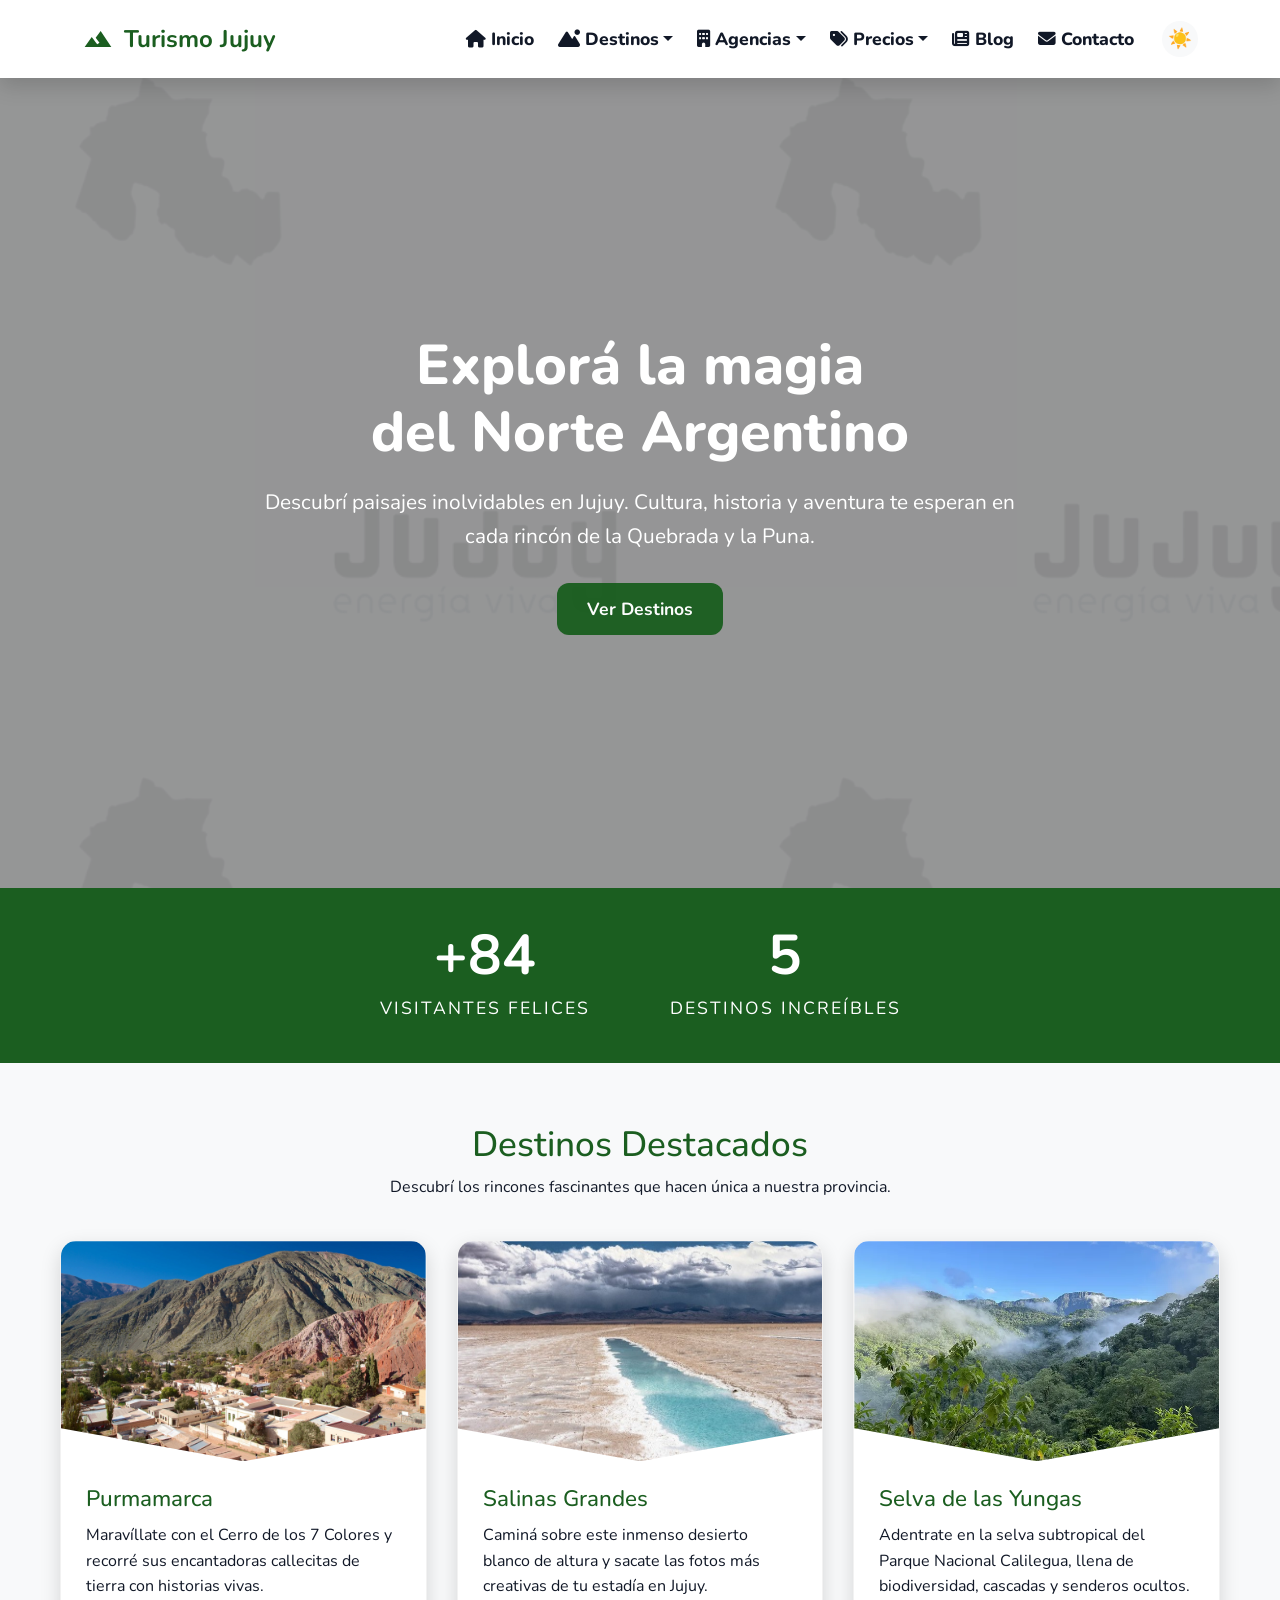
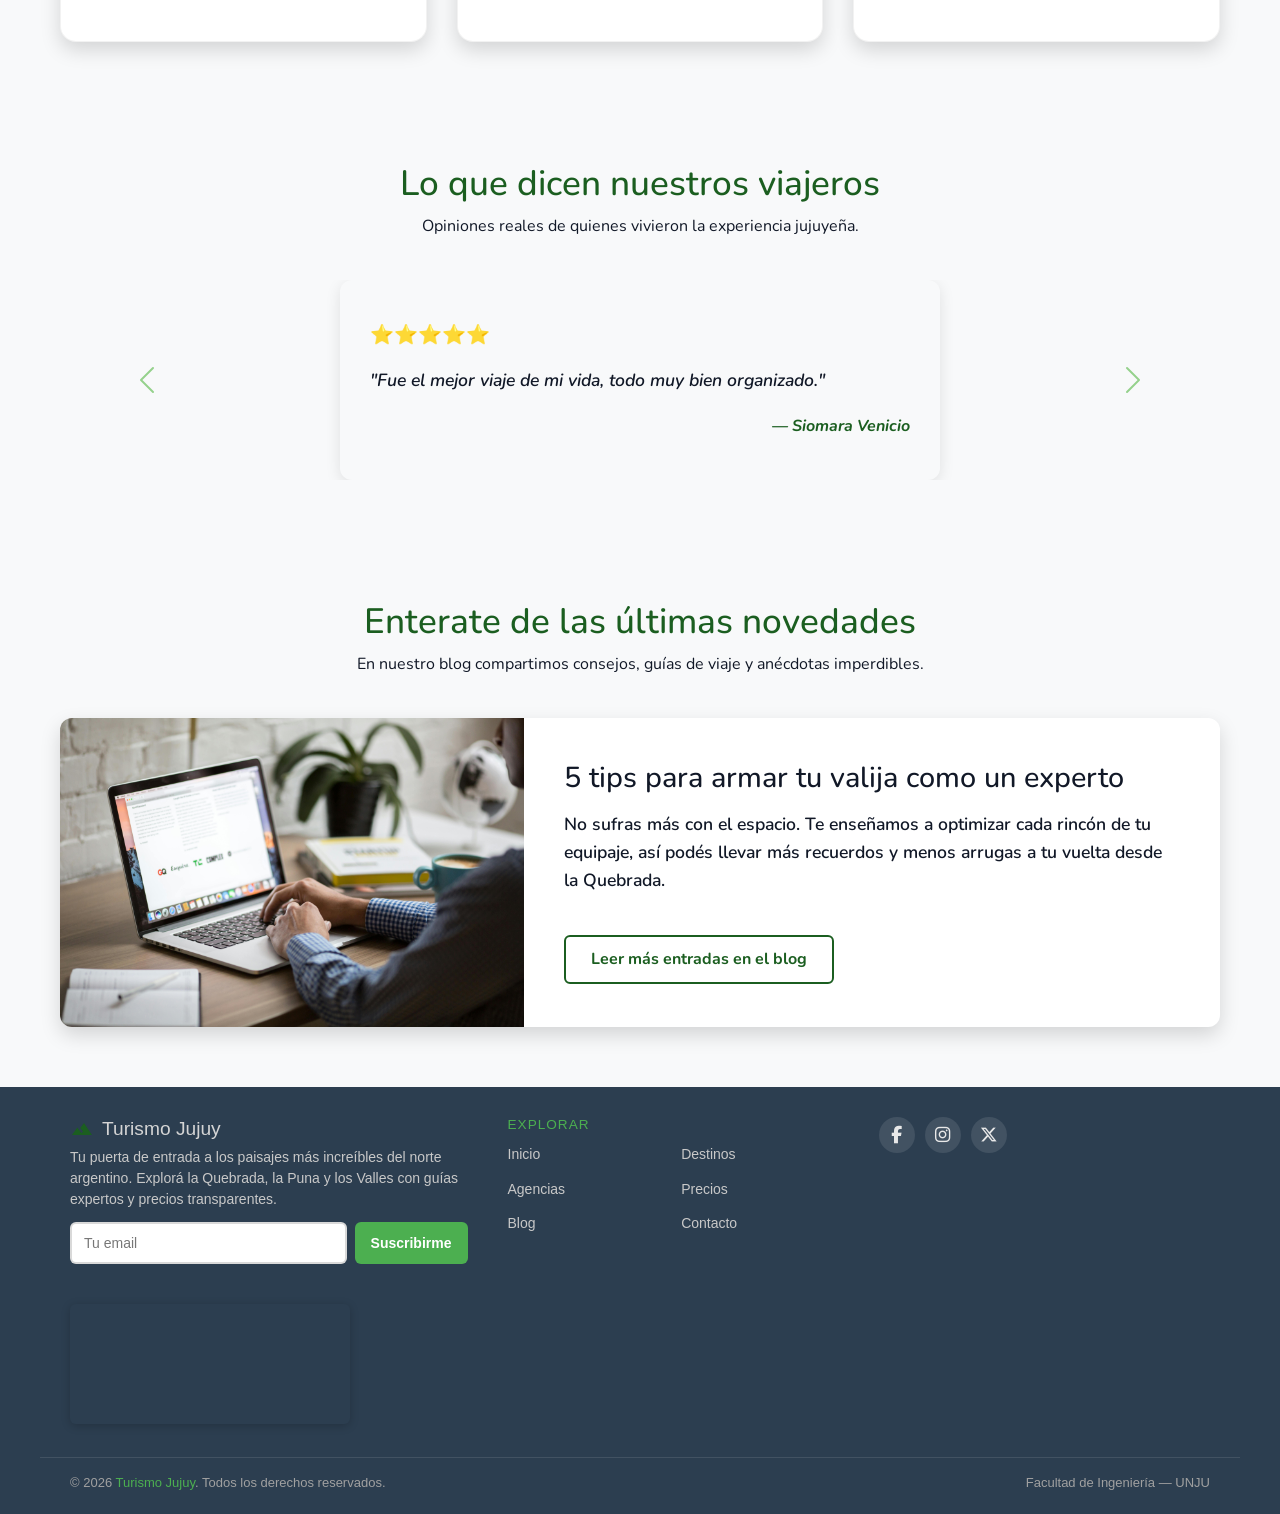
==== commit 4f35fbe8: "Tarea 1 completada - Animacion jQuery en Hero y Contador Numérico, Carrusel index Bootstrap, Iconos " ====
--- a/index.html
+++ b/index.html
@@ -39,10 +39,10 @@
                 <div class="collapse navbar-collapse" id="navbarMain">
                     <ul class="navbar-nav ms-auto">
                         <li class="nav-item">
-                            <a class="nav-link" href="index.html">Inicio</a>
+                            <a class="nav-link" href="index.html"><i class="fa-solid fa-house"></i> Inicio</a>
                         </li>
                         <li class="nav-item dropdown">
-                            <a class="nav-link dropdown-toggle" href="destinos.html" role="button" data-bs-toggle="dropdown" aria-expanded="false">Destinos</a>
+                            <a class="nav-link dropdown-toggle" href="destinos.html" role="button" data-bs-toggle="dropdown" aria-expanded="false"><i class="fa-solid fa-mountain-sun"></i> Destinos</a>
                             <div class="dropdown-menu mega-menu">
                                 <div class="mega-column">
                                     <h4>Regiones</h4>
@@ -65,7 +65,7 @@
                             </div>
                         </li>
                         <li class="nav-item dropdown">
-                            <a class="nav-link dropdown-toggle" href="agencias.html" role="button" data-bs-toggle="dropdown" aria-expanded="false">Agencias</a>
+                            <a class="nav-link dropdown-toggle" href="agencias.html" role="button" data-bs-toggle="dropdown" aria-expanded="false"><i class="fa-solid fa-building"></i> Agencias</a>
                             <div class="dropdown-menu mega-menu mega-menu-small">
                                 <div class="mega-column">
                                     <h4>Por Tipo</h4>
@@ -82,7 +82,7 @@
                             </div>
                         </li>
                         <li class="nav-item dropdown">
-                            <a class="nav-link dropdown-toggle" href="precios.html" role="button" data-bs-toggle="dropdown" aria-expanded="false">Precios</a>
+                            <a class="nav-link dropdown-toggle" href="precios.html" role="button" data-bs-toggle="dropdown" aria-expanded="false"><i class="fa-solid fa-tags"></i> Precios</a>
                             <div class="dropdown-menu mega-menu mega-menu-small">
                                 <div class="mega-column">
                                     <h4>Regiones</h4>
@@ -99,10 +99,10 @@
                             </div>
                         </li>
                         <li class="nav-item">
-                            <a class="nav-link" href="blog.html">Blog</a>
+                            <a class="nav-link" href="blog.html"><i class="fa-solid fa-newspaper"></i> Blog</a>
                         </li>
                         <li class="nav-item">
-                            <a class="nav-link" href="contacto.html">Contacto</a>
+                            <a class="nav-link" href="contacto.html"><i class="fa-solid fa-envelope"></i> Contacto</a>
                         </li>
                     </ul>
                     <div class="nav-actions ms-3">
@@ -130,14 +130,14 @@
             </div>
         </section>
 
-        <!-- Contador numérico animado puro CSS -->
+        <!-- Contador numérico jQuery -->
         <section id="estadisticas" class="estadisticas-container">
             <div class="stat-item">
-                <span class="counter-viajeros"></span>
+                <span class="counter" data-target="500" data-prefix="+">0</span>
                 <span class="label">Visitantes Felices</span>
             </div>
             <div class="stat-item">
-                <span class="counter-destinos"></span>
+                <span class="counter" data-target="30" data-prefix="">0</span>
                 <span class="label">Destinos Increíbles</span>
             </div>
         </section>
@@ -183,59 +183,50 @@
                 <p>Opiniones reales de quienes vivieron la experiencia jujuyeña.</p>
             </div>
 
-            <!-- Carrusel CSS Puro -->
-            <div class="carousel-css">
-                <div class="carousel-track">
-                    <!-- Set Original de 5 comentarios con estrellas -->
-                    <article class="comentario">
-                        <div class="estrellas">⭐⭐⭐⭐⭐</div>
-                        <p>"Fue el mejor viaje de mi vida, todo muy bien organizado."</p><cite>— Siomara Venicio</cite>
-                    </article>
-                    <article class="comentario">
-                        <div class="estrellas">⭐⭐⭐⭐⭐</div>
-                        <p>"Increíbles los guías, nos llevaron a lugares que no estaban en el mapa."</p><cite>— Gabriel
-                            Calisaya</cite>
-                    </article>
-                    <article class="comentario">
-                        <div class="estrellas">⭐⭐⭐⭐⭐</div>
-                        <p>"Precios super accesibles recomendadisimo!"</p><cite>— Sofia Verdeja</cite>
-                    </article>
-                    <article class="comentario">
-                        <div class="estrellas">⭐⭐⭐⭐</div>
-                        <p>"La organización fue impecable. Pudimos resolver todo genial para mis amigos. Un 10/10."</p>
-                        <cite>— Irene Quiroga</cite>
-                    </article>
-                    <article class="comentario">
-                        <div class="estrellas">⭐⭐⭐⭐⭐</div>
-                        <p>"Con mi pareja fuimos para carnaval, una locura lo lindo que se experimentó todo."</p><cite>—
-                            Mauro Nanda</cite>
-                    </article>
-
-                    <!-- Duplicación de testimonios para loop infinito -->
-                    <article class="comentario" aria-hidden="true">
-                        <div class="estrellas">⭐⭐⭐⭐⭐</div>
-                        <p>"Fue el mejor viaje de mi vida, todo muy bien organizado."</p><cite>— Siomara Venicio</cite>
-                    </article>
-                    <article class="comentario" aria-hidden="true">
-                        <div class="estrellas">⭐⭐⭐⭐⭐</div>
-                        <p>"Increíbles los guías, nos llevaron a lugares que no estaban en el mapa."</p><cite>— Gabriel
-                            Calisaya</cite>
-                    </article>
-                    <article class="comentario" aria-hidden="true">
-                        <div class="estrellas">⭐⭐⭐⭐⭐</div>
-                        <p>"Precios super accesibles recomendadisimo!"</p><cite>— Sofia Verdeja</cite>
-                    </article>
-                    <article class="comentario" aria-hidden="true">
-                        <div class="estrellas">⭐⭐⭐⭐</div>
-                        <p>"La organización fue impecable. Pudimos resolver todo genial para mis amigos. Un 10/10."</p>
-                        <cite>— Irene Quiroga</cite>
-                    </article>
-                    <article class="comentario" aria-hidden="true">
-                        <div class="estrellas">⭐⭐⭐⭐⭐</div>
-                        <p>"Con mi pareja fuimos para carnaval, una locura lo lindo que se experimentó todo."</p><cite>—
-                            Mauro Nanda</cite>
-                    </article>
-                </div>
+            <!-- Carrusel Bootstrap -->
+            <div id="carouselTestimonios" class="carousel slide" data-bs-ride="carousel">
+                <div class="carousel-inner">
+                    <div class="carousel-item active">
+                        <article class="comentario">
+                            <div class="estrellas">⭐⭐⭐⭐⭐</div>
+                            <p>"Fue el mejor viaje de mi vida, todo muy bien organizado."</p><cite>— Siomara Venicio</cite>
+                        </article>
+                    </div>
+                    <div class="carousel-item">
+                        <article class="comentario">
+                            <div class="estrellas">⭐⭐⭐⭐⭐</div>
+                            <p>"Increíbles los guías, nos llevaron a lugares que no estaban en el mapa."</p><cite>— Gabriel Calisaya</cite>
+                        </article>
+                    </div>
+                    <div class="carousel-item">
+                        <article class="comentario">
+                            <div class="estrellas">⭐⭐⭐⭐⭐</div>
+                            <p>"Precios super accesibles recomendadisimo!"</p><cite>— Sofia Verdeja</cite>
+                        </article>
+                    </div>
+                    <div class="carousel-item">
+                        <article class="comentario">
+                            <div class="estrellas">⭐⭐⭐⭐</div>
+                            <p>"La organización fue impecable. Pudimos resolver todo genial para mis amigos. Un 10/10."</p>
+                            <cite>— Irene Quiroga</cite>
+                        </article>
+                    </div>
+                    <div class="carousel-item">
+                        <article class="comentario">
+                            <div class="estrellas">⭐⭐⭐⭐⭐</div>
+                            <p>"Con mi pareja fuimos para carnaval, una locura lo lindo que se experimentó todo."</p><cite>— Mauro Nanda</cite>
+                        </article>
+                    </div>
+                </div>
+                <button class="carousel-control-prev" type="button" data-bs-target="#carouselTestimonios" data-bs-slide="prev">
+                    <span class="carousel-control-prev-icon" aria-hidden="true"></span>
+                    <span class="visually-hidden">Anterior</span>
+                </button>
+                <button class="carousel-control-next" type="button" data-bs-target="#carouselTestimonios" data-bs-slide="next">
+                    <span class="carousel-control-next-icon" aria-hidden="true"></span>
+                    <span class="visually-hidden">Siguiente</span>
+                </button>
+            </div>
             </div>
         </section>
 
@@ -289,28 +280,15 @@
             </nav>
 
             <!-- Columna 3: Redes + Mapa -->
-            <div class="footer-social">
                 <div class="social-links">
-                    <!-- Facebook SVG -->
                     <a href="#" aria-label="Facebook">
-                        <svg viewBox="0 0 24 24" xmlns="http://www.w3.org/2000/svg">
-                            <path
-                                d="M24 12.073c0-6.627-5.373-12-12-12s-12 5.373-12 12c0 5.99 4.388 10.954 10.125 11.854v-8.385H7.078v-3.47h3.047V9.43c0-3.007 1.792-4.669 4.533-4.669 1.312 0 2.686.235 2.686.235v2.953H15.83c-1.491 0-1.956.925-1.956 1.874v2.25h3.328l-.532 3.47h-2.796v8.385C19.612 23.027 24 18.062 24 12.073z" />
-                        </svg>
+                        <i class="fa-brands fa-facebook-f fa-lg"></i>
                     </a>
-                    <!-- Instagram SVG -->
                     <a href="#" aria-label="Instagram">
-                        <svg viewBox="0 0 24 24" xmlns="http://www.w3.org/2000/svg">
-                            <path
-                                d="M12 2.163c3.204 0 3.584.012 4.85.07 3.252.148 4.771 1.691 4.919 4.919.058 1.265.069 1.645.069 4.849 0 3.205-.012 3.584-.069 4.849-.149 3.225-1.664 4.771-4.919 4.919-1.266.058-1.644.07-4.85.07-3.204 0-3.584-.012-4.849-.07-3.26-.149-4.771-1.699-4.919-4.92-.058-1.265-.07-1.644-.07-4.849 0-3.204.013-3.583.07-4.849.149-3.227 1.664-4.771 4.919-4.919 1.266-.057 1.645-.069 4.849-.069zM12 0C8.741 0 8.333.014 7.053.072 2.695.272.273 2.69.073 7.052.014 8.333 0 8.741 0 12c0 3.259.014 3.668.072 4.948.2 4.358 2.618 6.78 6.98 6.98C8.333 23.986 8.741 24 12 24c3.259 0 3.668-.014 4.948-.072 4.354-.2 6.782-2.618 6.979-6.98.059-1.28.073-1.689.073-4.948 0-3.259-.014-3.667-.072-4.947-.196-4.354-2.617-6.78-6.979-6.98C15.668.014 15.259 0 12 0zm0 5.838a6.162 6.162 0 100 12.324 6.162 6.162 0 000-12.324zM12 16a4 4 0 110-8 4 4 0 010 8zm6.406-11.845a1.44 1.44 0 100 2.881 1.44 1.44 0 000-2.881z" />
-                        </svg>
+                        <i class="fa-brands fa-instagram fa-lg"></i>
                     </a>
-                    <!-- Twitter/X SVG -->
                     <a href="#" aria-label="Twitter">
-                        <svg viewBox="0 0 24 24" xmlns="http://www.w3.org/2000/svg">
-                            <path
-                                d="M18.244 2.25h3.308l-7.227 8.26 8.502 11.24H16.17l-5.214-6.817L4.99 21.75H1.68l7.73-8.835L1.254 2.25H8.08l4.713 6.231zm-1.161 17.52h1.833L7.084 4.126H5.117z" />
-                        </svg>
+                        <i class="fa-brands fa-x-twitter fa-lg"></i>
                     </a>
                 </div>
                 <div class="mapa-google">
@@ -333,6 +311,8 @@
     <script src="https://code.jquery.com/jquery-3.7.1.min.js"></script>
     <!-- Bootstrap JS -->
     <script src="https://cdn.jsdelivr.net/npm/bootstrap@5.3.3/dist/js/bootstrap.bundle.min.js"></script>
+    <!-- Home animations JS -->
+    <script src="js/home.js"></script>
 </body>
 
 </html>
--- a/css/index.css
+++ b/css/index.css
@@ -57,23 +57,17 @@
     padding: 0 20px;
 }
 
-/* Animación de entrada de texto */
+/* Estilos de texto */
 .hero-content h1 {
     font-size: 3.5rem;
     font-weight: 800;
     margin-bottom: 20px;
-    opacity: 0;
-    transform: translateY(-50px);
-    animation: fadeInDown 1.5s ease forwards;
     color: white;
 }
 
 .hero-content p {
     font-size: 1.3rem;
     margin-bottom: 30px;
-    opacity: 0;
-    transform: translateY(50px);
-    animation: fadeInUp 1.5s ease 0.5s forwards;
     color: white;
 }
 
@@ -86,26 +80,12 @@
     font-weight: bold;
     font-size: 1.1rem;
     border-radius: var(--radio-medio);
-    opacity: 0;
-    animation: fadeIn 1.5s ease 1s forwards;
     transition: background 0.3s, transform 0.3s;
 }
 
 .btn-hero:hover {
     background: var(--verde-hover, #4caf50);
     transform: scale(1.05);
-}
-
-@keyframes fadeInDown {
-    to { opacity: 1; transform: translateY(0); }
-}
-
-@keyframes fadeInUp {
-    to { opacity: 1; transform: translateY(0); }
-}
-
-@keyframes fadeIn {
-    to { opacity: 1; }
 }
 
 /* ================= CONTADOR ANIMADO CSS-ONLY ================= */
@@ -126,49 +106,11 @@
     align-items: center;
 }
 
-/* 
-El truco para animar contadores "numéricos" en CSS puro 
-es usar @property y --num
-*/
-/* Contador numérico CSS */
-@property --num {
-  syntax: "<integer>";
-  initial-value: 0;
-  inherits: false;
-}
-
-.counter-viajeros {
-    animation: counterViajeros 3s ease-out forwards;
-    counter-reset: num var(--num);
+/* Contador dinámico vía jQuery */
+.counter {
     font-size: 3.5rem;
     font-weight: bold;
     line-height: 1;
-}
-
-.counter-viajeros::after {
-    content: "+" counter(num);
-}
-
-@keyframes counterViajeros {
-    from { --num: 0; }
-    to { --num: 500; }
-}
-
-.counter-destinos {
-    animation: counterDestinos 2.5s ease-out forwards;
-    counter-reset: num var(--num);
-    font-size: 3.5rem;
-    font-weight: bold;
-    line-height: 1;
-}
-
-.counter-destinos::after {
-    content: counter(num);
-}
-
-@keyframes counterDestinos {
-    from { --num: 0; }
-    to { --num: 30; }
 }
 
 .stat-item span.label {
@@ -256,35 +198,18 @@
     line-height: 1.6;
 }
 
-/* ================= 4. CARRUSEL DE TESTIMONIOS ================= */
-.carousel-css {
-    width: 100%;
-    overflow: hidden; /* Oculta lo que desborda */
-    padding: 20px 0;
-    position: relative;
-}
-
-.carousel-track {
-    display: flex;
-    gap: 30px;
-    width: calc(350px * 10); /* Estimación de ancho */
-    animation: scrollTestimonios 20s linear infinite;
-}
-
-/* Pausar animación cuando el usuario hace hover */
-.carousel-track:hover {
-    animation-play-state: paused;
-}
-
+/* ================= 4. CARRUSEL DE TESTIMONIOS (OVERRIDES BOOTSTRAP) ================= */
 .comentario {
-    flex: 0 0 350px;
+    max-width: 600px;
+    margin: 0 auto;
     background: var(--gris-fondo);
     padding: 30px;
     border-radius: var(--radio-medio);
     box-shadow: var(--sombra-input);
     display: flex;
     flex-direction: column;
-    justify-content: space-between;
+    justify-content: center;
+    min-height: 200px;
 }
 
 .estrellas {
@@ -308,13 +233,16 @@
     display: block;
 }
 
-/* Truco fundamental para el scroll infinito CSS: 
-Se asume que los testimonios se clonan en el HTML para hacer un loop sin cortes */
-@keyframes scrollTestimonios {
-    0% { transform: translateX(0); }
-    100% { transform: translateX(calc(-350px * 5 - 30px * 5)); } /* Mueve exactamente la mitad del contenido clonado */
-}
-
+/* Color controles Bootstrap Carousel */
+.carousel-control-prev-icon,
+.carousel-control-next-icon {
+    filter: invert(41%) sepia(21%) saturate(2222%) hue-rotate(69deg) brightness(85%) contrast(85%); /* Ajuste a tono verde aprox */
+}
+
+/* Evitar que se solapen los botones con el contenido */
+#carouselTestimonios {
+    padding: 0 40px;
+}
 /* ================= 5. INVITACIÓN BLOG ================= */
 .seccion-blog-fade {
     /* Animación genérica de fade-in on scroll mediante keyframes simples */
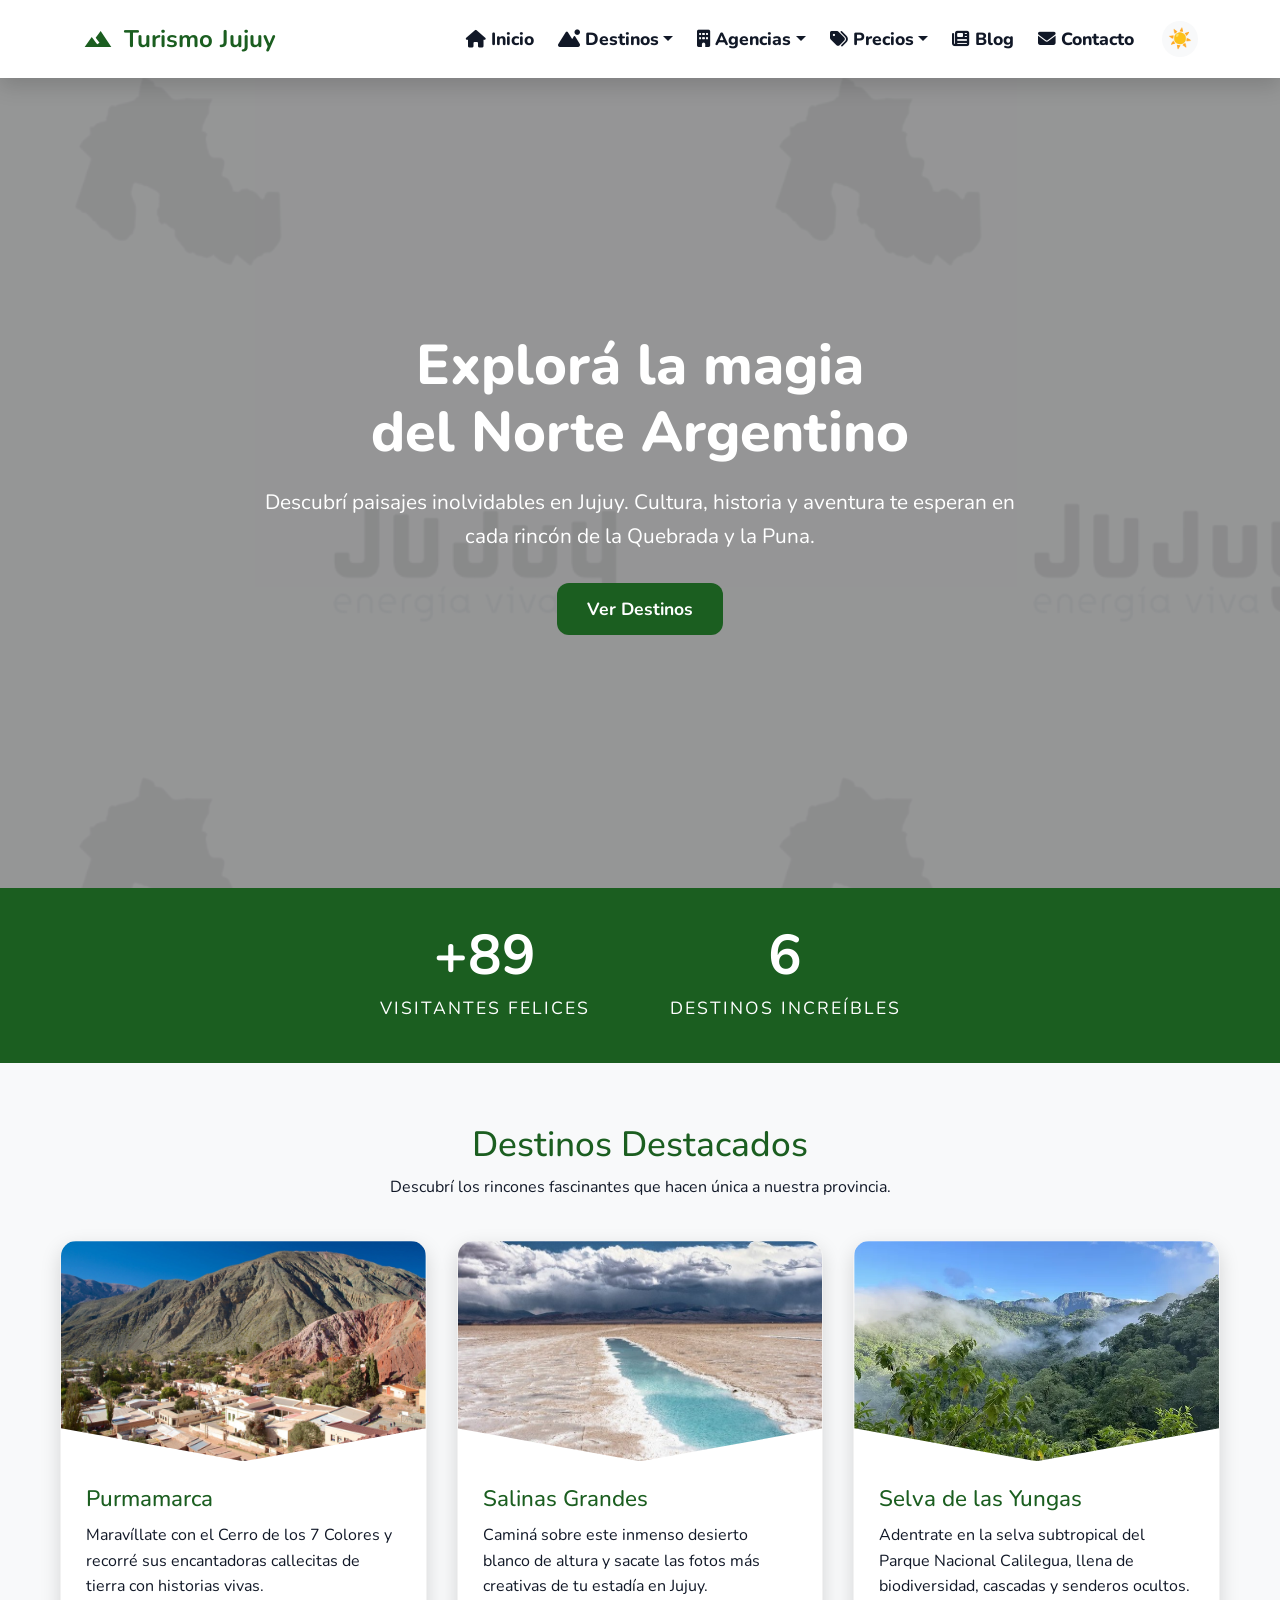
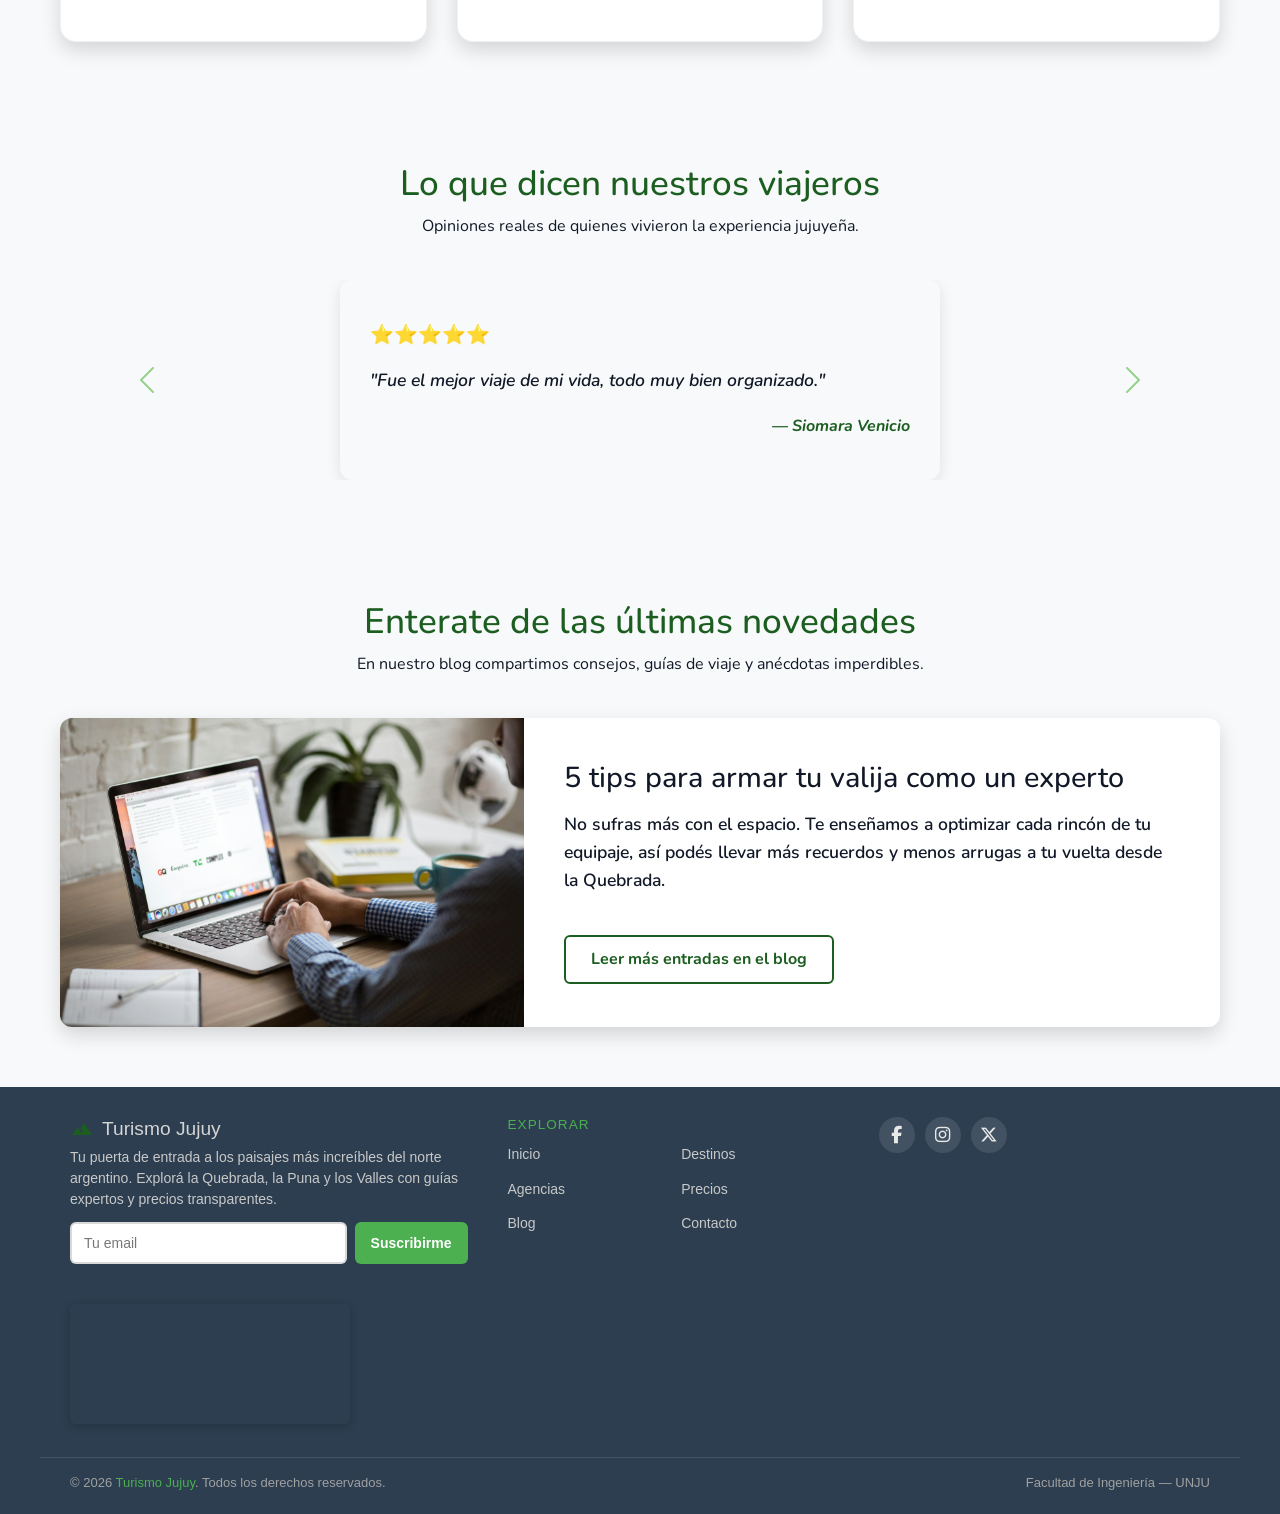
==== commit 0d70e2dd: "Instala bootstrap local y remueve cdns en todos los html" ====
--- a/index.html
+++ b/index.html
@@ -7,7 +7,7 @@
     <title>Turismo | Home</title>
     <link rel="icon" href="images/index/logo.png" type="image/png">
     <!-- Bootstrap CSS -->
-    <link href="https://cdn.jsdelivr.net/npm/bootstrap@5.3.3/dist/css/bootstrap.min.css" rel="stylesheet">
+    <link href="vendor/bootstrap/css/bootstrap.min.css" rel="stylesheet">
     <!-- Font Awesome -->
     <link rel="stylesheet" href="https://cdnjs.cloudflare.com/ajax/libs/font-awesome/6.5.0/css/all.min.css">
     <!-- CSS propios (después de Bootstrap para poder sobreescribir) -->
@@ -310,7 +310,7 @@
     <!-- jQuery -->
     <script src="https://code.jquery.com/jquery-3.7.1.min.js"></script>
     <!-- Bootstrap JS -->
-    <script src="https://cdn.jsdelivr.net/npm/bootstrap@5.3.3/dist/js/bootstrap.bundle.min.js"></script>
+    <script src="vendor/bootstrap/js/bootstrap.bundle.min.js"></script>
     <!-- Home animations JS -->
     <script src="js/home.js"></script>
 </body>
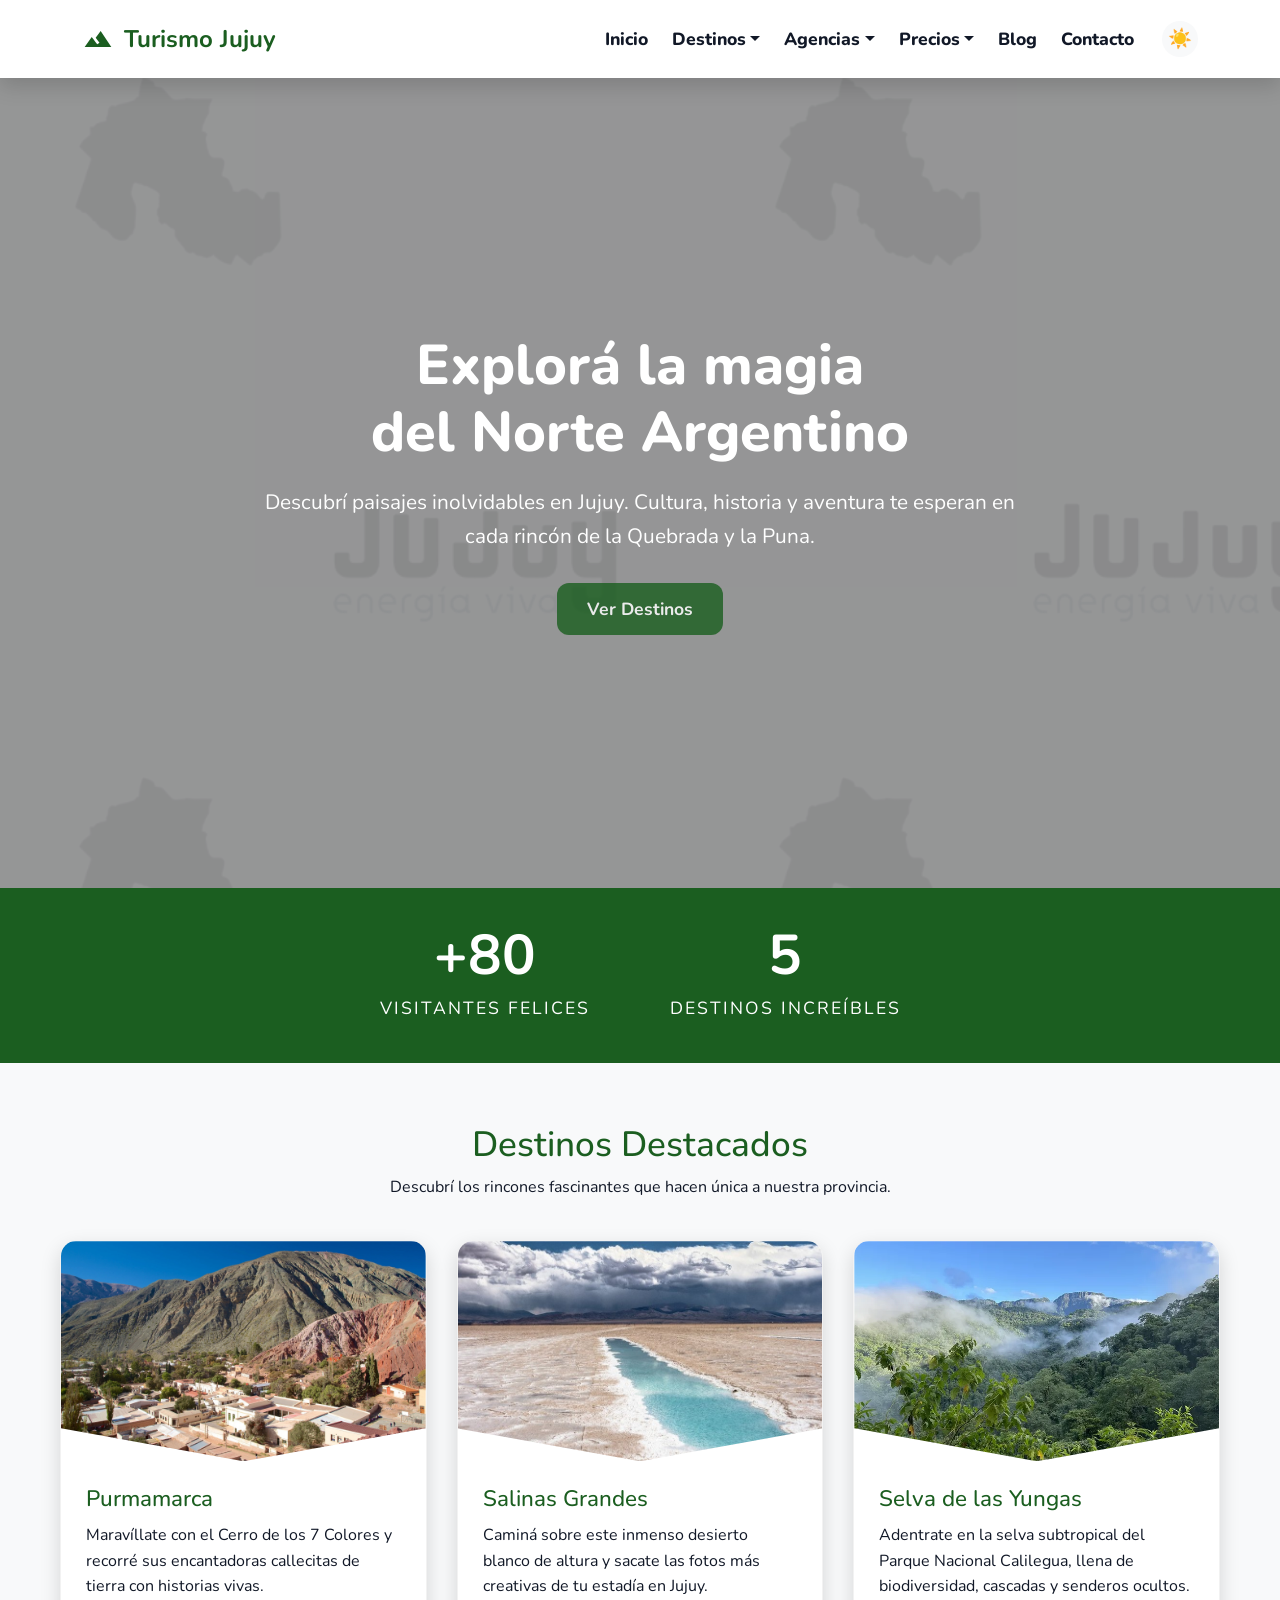
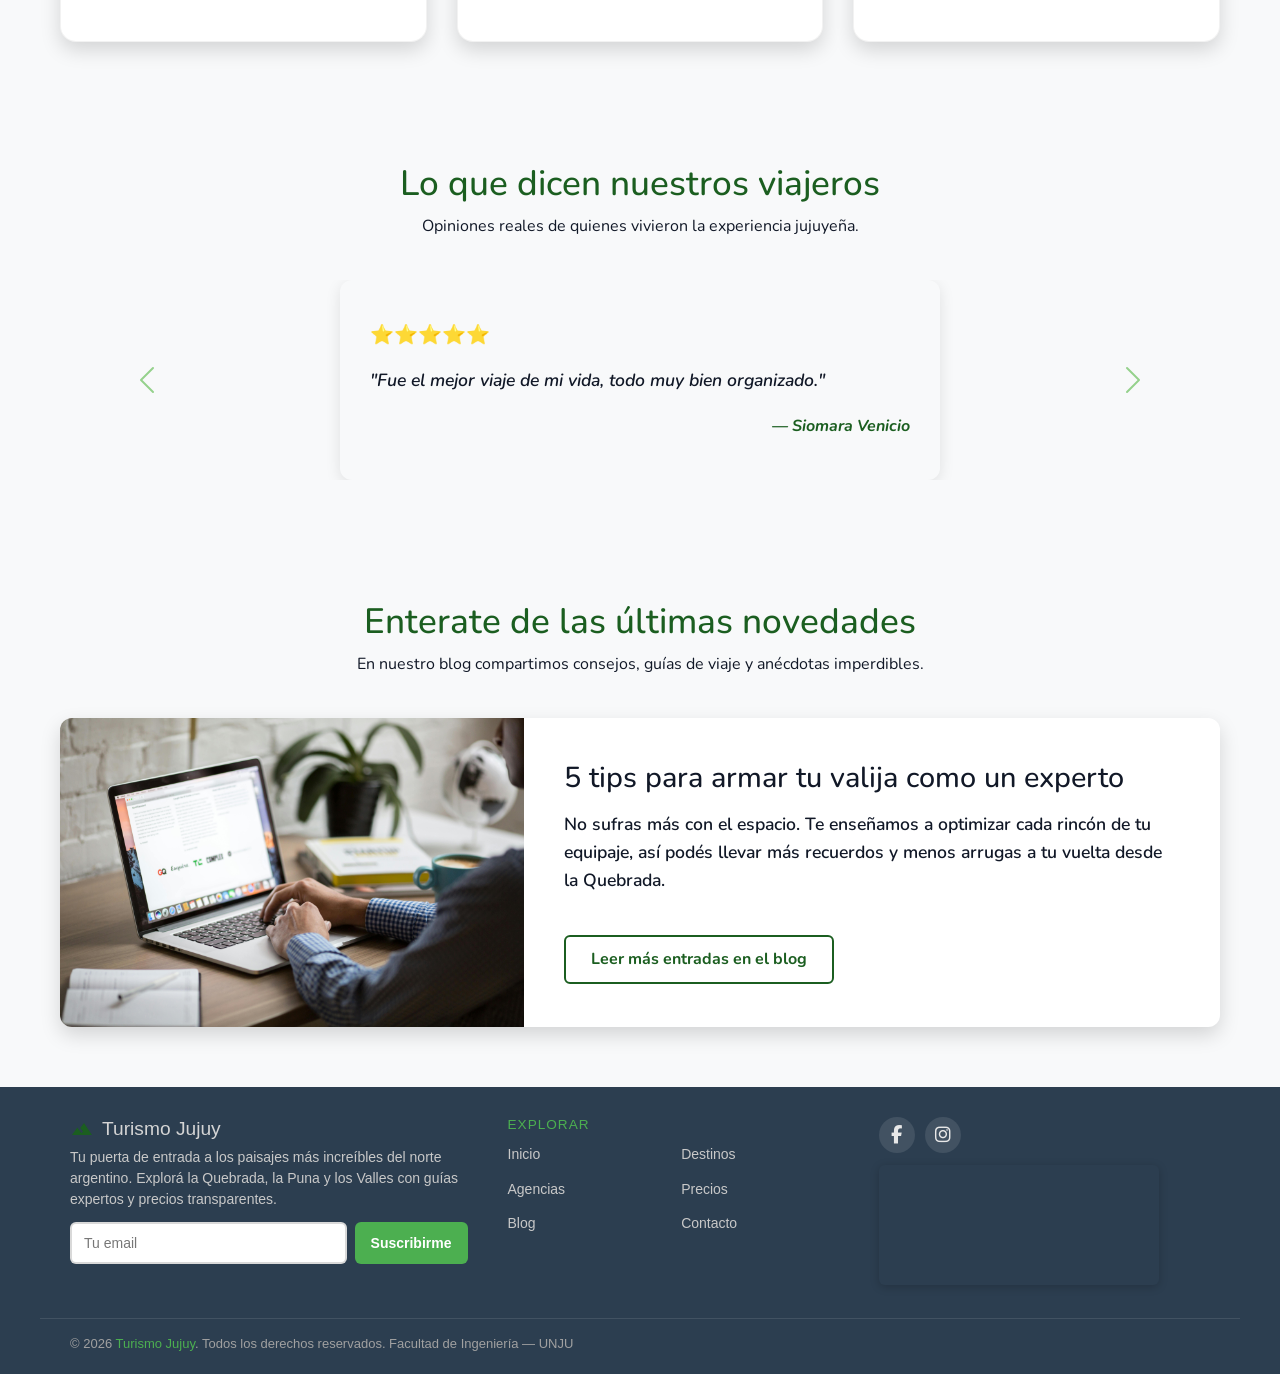
==== commit 393b917f: "Unifica header y footer en partials dinamicos, limpia dependencias y arregla mapa" ====
--- a/index.html
+++ b/index.html
@@ -22,99 +22,7 @@
     <!-- Toggle Dark Mode CSS-Only -->
     <input type="checkbox" id="dark-mode-toggle" class="sr-only">
 
-    <header class="main-header">
-        <nav class="navbar navbar-expand-lg">
-            <div class="container">
-                <a href="index.html" class="navbar-brand logo">
-                    <svg viewBox="0 0 24 24" class="logo-svg">
-                        <path d="M14 6l-3.75 5 2.85 3.8-1.6 1.2C9.8 13.8 7.3 10.5 7.3 10.5L2 18h20L14 6z" />
-                    </svg>
-                    Turismo Jujuy
-                </a>
-
-                <button class="navbar-toggler" type="button" data-bs-toggle="collapse" data-bs-target="#navbarMain" aria-controls="navbarMain" aria-expanded="false" aria-label="Abrir menú">
-                    <span class="navbar-toggler-icon"></span>
-                </button>
-
-                <div class="collapse navbar-collapse" id="navbarMain">
-                    <ul class="navbar-nav ms-auto">
-                        <li class="nav-item">
-                            <a class="nav-link" href="index.html"><i class="fa-solid fa-house"></i> Inicio</a>
-                        </li>
-                        <li class="nav-item dropdown">
-                            <a class="nav-link dropdown-toggle" href="destinos.html" role="button" data-bs-toggle="dropdown" aria-expanded="false"><i class="fa-solid fa-mountain-sun"></i> Destinos</a>
-                            <div class="dropdown-menu mega-menu">
-                                <div class="mega-column">
-                                    <h4>Regiones</h4>
-                                    <a class="dropdown-item" href="destinos.html#quebrada">Quebrada de Humahuaca</a>
-                                    <a class="dropdown-item" href="destinos.html#puna">La Puna</a>
-                                    <a class="dropdown-item" href="destinos.html#yungas">Selva de las Yungas</a>
-                                    <a class="dropdown-item" href="destinos.html#valles">Valles Templados</a>
-                                </div>
-                                <div class="mega-column">
-                                    <h4>Experiencias</h4>
-                                    <a class="dropdown-item" href="#">Aventura Extrema</a>
-                                    <a class="dropdown-item" href="#">Cultura y Tradición</a>
-                                    <a class="dropdown-item" href="#">Gastronomía Local</a>
-                                </div>
-                                <div class="mega-column mega-img">
-                                    <a href="destinos.html" aria-label="Ver todos los destinos">
-                                        <img src="images/index/purmamarca.webp" alt="Destino destacado: Purmamarca">
-                                    </a>
-                                </div>
-                            </div>
-                        </li>
-                        <li class="nav-item dropdown">
-                            <a class="nav-link dropdown-toggle" href="agencias.html" role="button" data-bs-toggle="dropdown" aria-expanded="false"><i class="fa-solid fa-building"></i> Agencias</a>
-                            <div class="dropdown-menu mega-menu mega-menu-small">
-                                <div class="mega-column">
-                                    <h4>Por Tipo</h4>
-                                    <a class="dropdown-item" href="agencias.html">Aventura</a>
-                                    <a class="dropdown-item" href="agencias.html">Cultural</a>
-                                    <a class="dropdown-item" href="agencias.html">Gastronómico</a>
-                                </div>
-                                <div class="mega-column">
-                                    <h4>Servicios</h4>
-                                    <a class="dropdown-item" href="agencias.html">Excursiones</a>
-                                    <a class="dropdown-item" href="agencias.html">Viajes Privados</a>
-                                    <a class="dropdown-item" href="agencias.html">Paquetes</a>
-                                </div>
-                            </div>
-                        </li>
-                        <li class="nav-item dropdown">
-                            <a class="nav-link dropdown-toggle" href="precios.html" role="button" data-bs-toggle="dropdown" aria-expanded="false"><i class="fa-solid fa-tags"></i> Precios</a>
-                            <div class="dropdown-menu mega-menu mega-menu-small">
-                                <div class="mega-column">
-                                    <h4>Regiones</h4>
-                                    <a class="dropdown-item" href="precios.html">Quebrada</a>
-                                    <a class="dropdown-item" href="precios.html">Puna</a>
-                                    <a class="dropdown-item" href="precios.html">Yungas</a>
-                                </div>
-                                <div class="mega-column">
-                                    <h4>Planes</h4>
-                                    <a class="dropdown-item" href="precios.html">Individual</a>
-                                    <a class="dropdown-item" href="precios.html">Grupal</a>
-                                    <a class="dropdown-item" href="precios.html">Premium</a>
-                                </div>
-                            </div>
-                        </li>
-                        <li class="nav-item">
-                            <a class="nav-link" href="blog.html"><i class="fa-solid fa-newspaper"></i> Blog</a>
-                        </li>
-                        <li class="nav-item">
-                            <a class="nav-link" href="contacto.html"><i class="fa-solid fa-envelope"></i> Contacto</a>
-                        </li>
-                    </ul>
-                    <div class="nav-actions ms-3">
-                        <label for="dark-mode-toggle" class="theme-toggle" aria-label="Cambiar tema oscuro/claro">
-                            <span class="icon-sun">☀️</span>
-                            <span class="icon-moon">🌙</span>
-                        </label>
-                    </div>
-                </div>
-            </div>
-        </nav>
-    </header>
+    <div id="header-placeholder"></div>
     <main>
         <!-- Hero con Video -->
         <section class="hero-video">
@@ -247,67 +155,10 @@
             </article>
         </section>
     </main>
-    <footer class="footer-global">
-        <div class="footer-container">
-            <!-- Columna 1: Info + Newsletter -->
-            <div class="footer-info">
-                <h3 style="display:flex; align-items:center; gap:8px;">
-                    <svg viewBox="0 0 24 24" width="24" height="24" style="fill: var(--verde-unju);">
-                        <path d="M14 6l-3.75 5 2.85 3.8-1.6 1.2C9.8 13.8 7.3 10.5 7.3 10.5L2 18h20L14 6z" />
-                    </svg>
-                    Turismo Jujuy
-                </h3>
-                <p>Tu puerta de entrada a los paisajes más increíbles del norte argentino. Explorá la Quebrada, la Puna
-                    y los Valles con guías expertos y precios transparentes.</p>
-                <form class="newsletter-form footer-compact-newsletter" action="#" method="post">
-                    <input class="footer-compact-input" type="email" placeholder="Tu email" required
-                        aria-label="Email para newsletter">
-                    <button class="footer-compact-btn" type="submit">Suscribirme</button>
-                </form>
-            </div>
-
-            <!-- Columna 2: Navegación -->
-            <nav class="footer-nav" aria-label="Navegación del footer">
-                <h3>Explorar</h3>
-                <ul class="footer-compact-links">
-                    <li><a href="index.html">Inicio</a></li>
-                    <li><a href="destinos.html">Destinos</a></li>
-                    <li><a href="agencias.html">Agencias</a></li>
-                    <li><a href="precios.html">Precios</a></li>
-                    <li><a href="blog.html">Blog</a></li>
-                    <li><a href="contacto.html">Contacto</a></li>
-                </ul>
-            </nav>
-
-            <!-- Columna 3: Redes + Mapa -->
-                <div class="social-links">
-                    <a href="#" aria-label="Facebook">
-                        <i class="fa-brands fa-facebook-f fa-lg"></i>
-                    </a>
-                    <a href="#" aria-label="Instagram">
-                        <i class="fa-brands fa-instagram fa-lg"></i>
-                    </a>
-                    <a href="#" aria-label="Twitter">
-                        <i class="fa-brands fa-x-twitter fa-lg"></i>
-                    </a>
-                </div>
-                <div class="mapa-google">
-                    <iframe
-                        src="https://www.google.com/maps/embed?pb=!1m18!1m12!1m3!1d3653.1952548198674!2d-65.29779028554265!3d-24.185757084490204!2m3!1f0!2f0!3f0!3m2!1i1024!2i768!4f13.1!3m3!1m2!1s0x941b5218e3e73c5b%3A0x5d68aa09f54072b!2sSan%20Salvador%20de%20Jujuy%2C%20Jujuy!5e0!3m2!1ses!2sar!4v1617812345678!5m2!1ses!2sar"
-                        width="280" height="120" style="border:0;" allowfullscreen="" loading="lazy"
-                        title="Ubicación Turismo Jujuy"></iframe>
-                </div>
-            </div>
-        </div>
-
-        <!-- Footer Bottom -->
-        <div class="footer-bottom">
-            <p>© 2026 <a href="index.html">Turismo Jujuy</a>. Todos los derechos reservados.</p>
-            <p>Facultad de Ingeniería — UNJU</p>
-        </div>
-    </footer>
+    <div id="footer-placeholder"></div>
 
     <!-- jQuery -->
+    <script src="js/layout.js"></script>
     <script src="https://code.jquery.com/jquery-3.7.1.min.js"></script>
     <!-- Bootstrap JS -->
     <script src="vendor/bootstrap/js/bootstrap.bundle.min.js"></script>
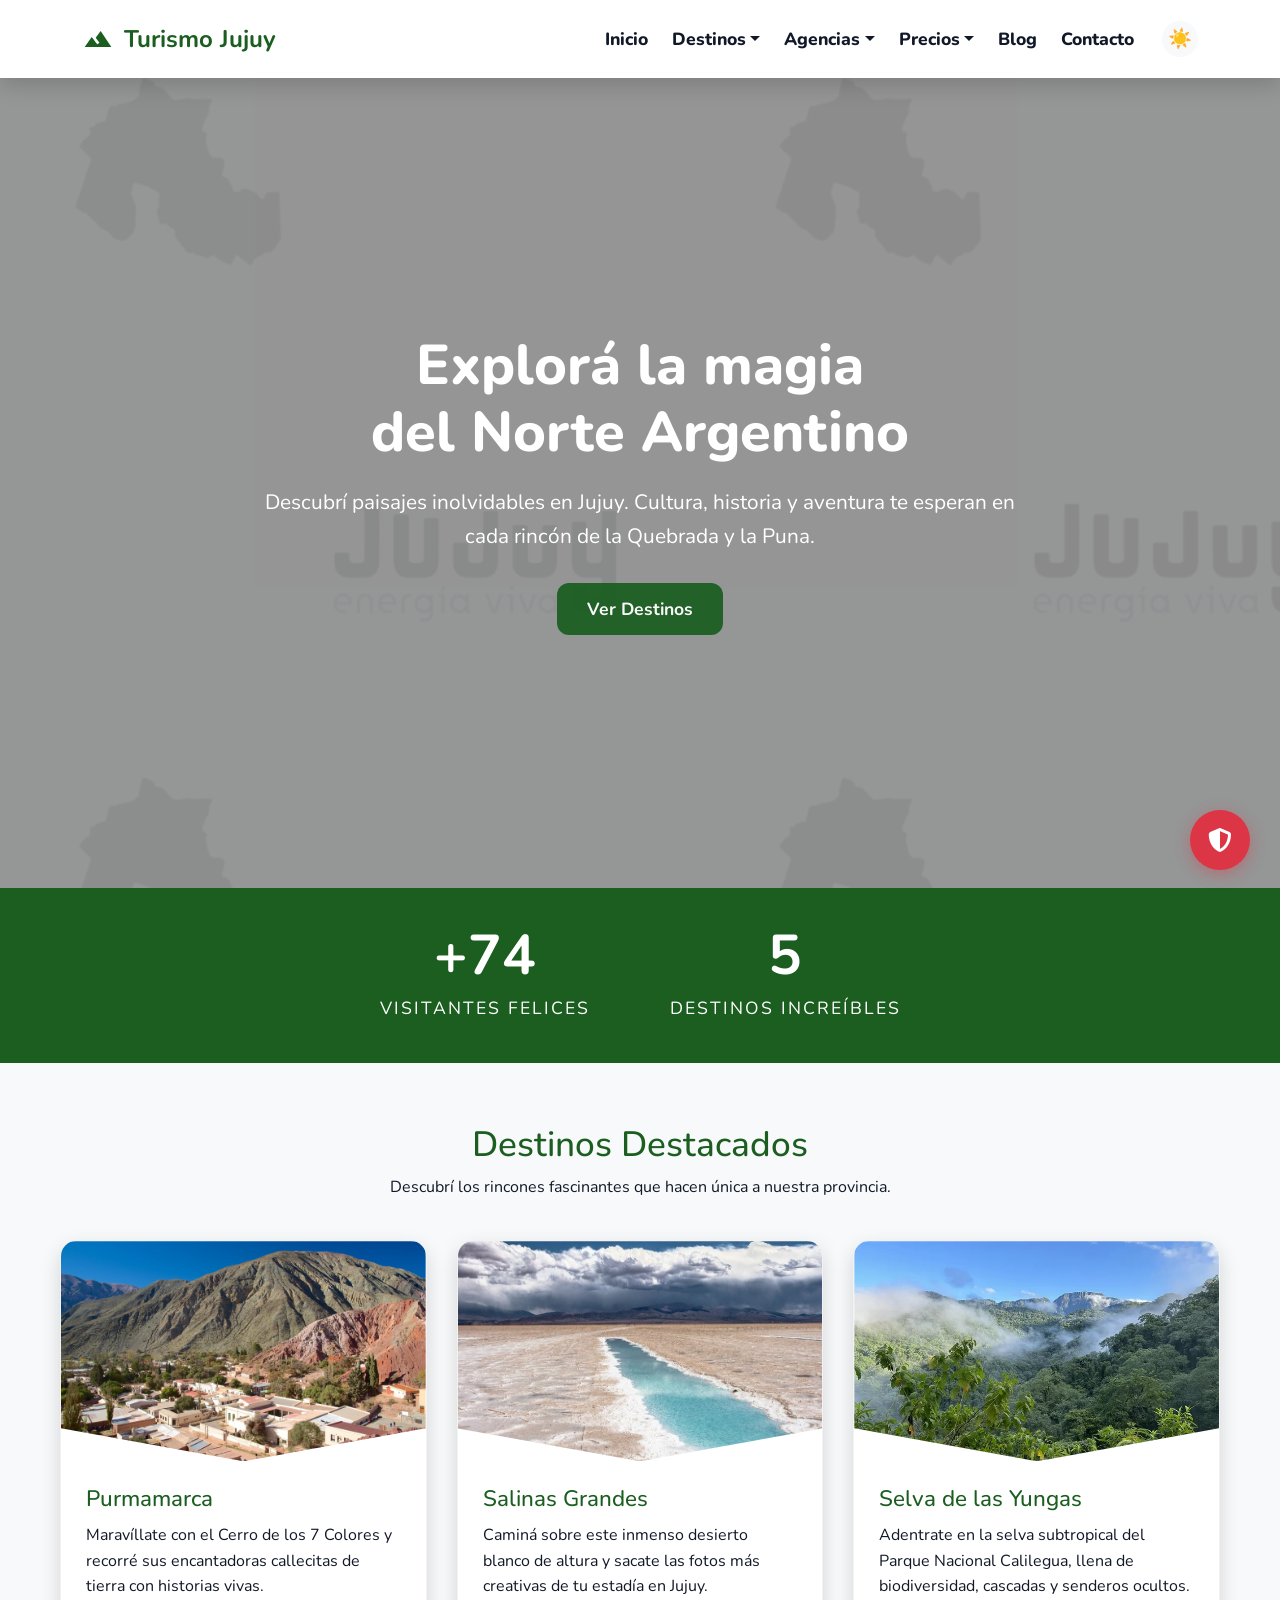
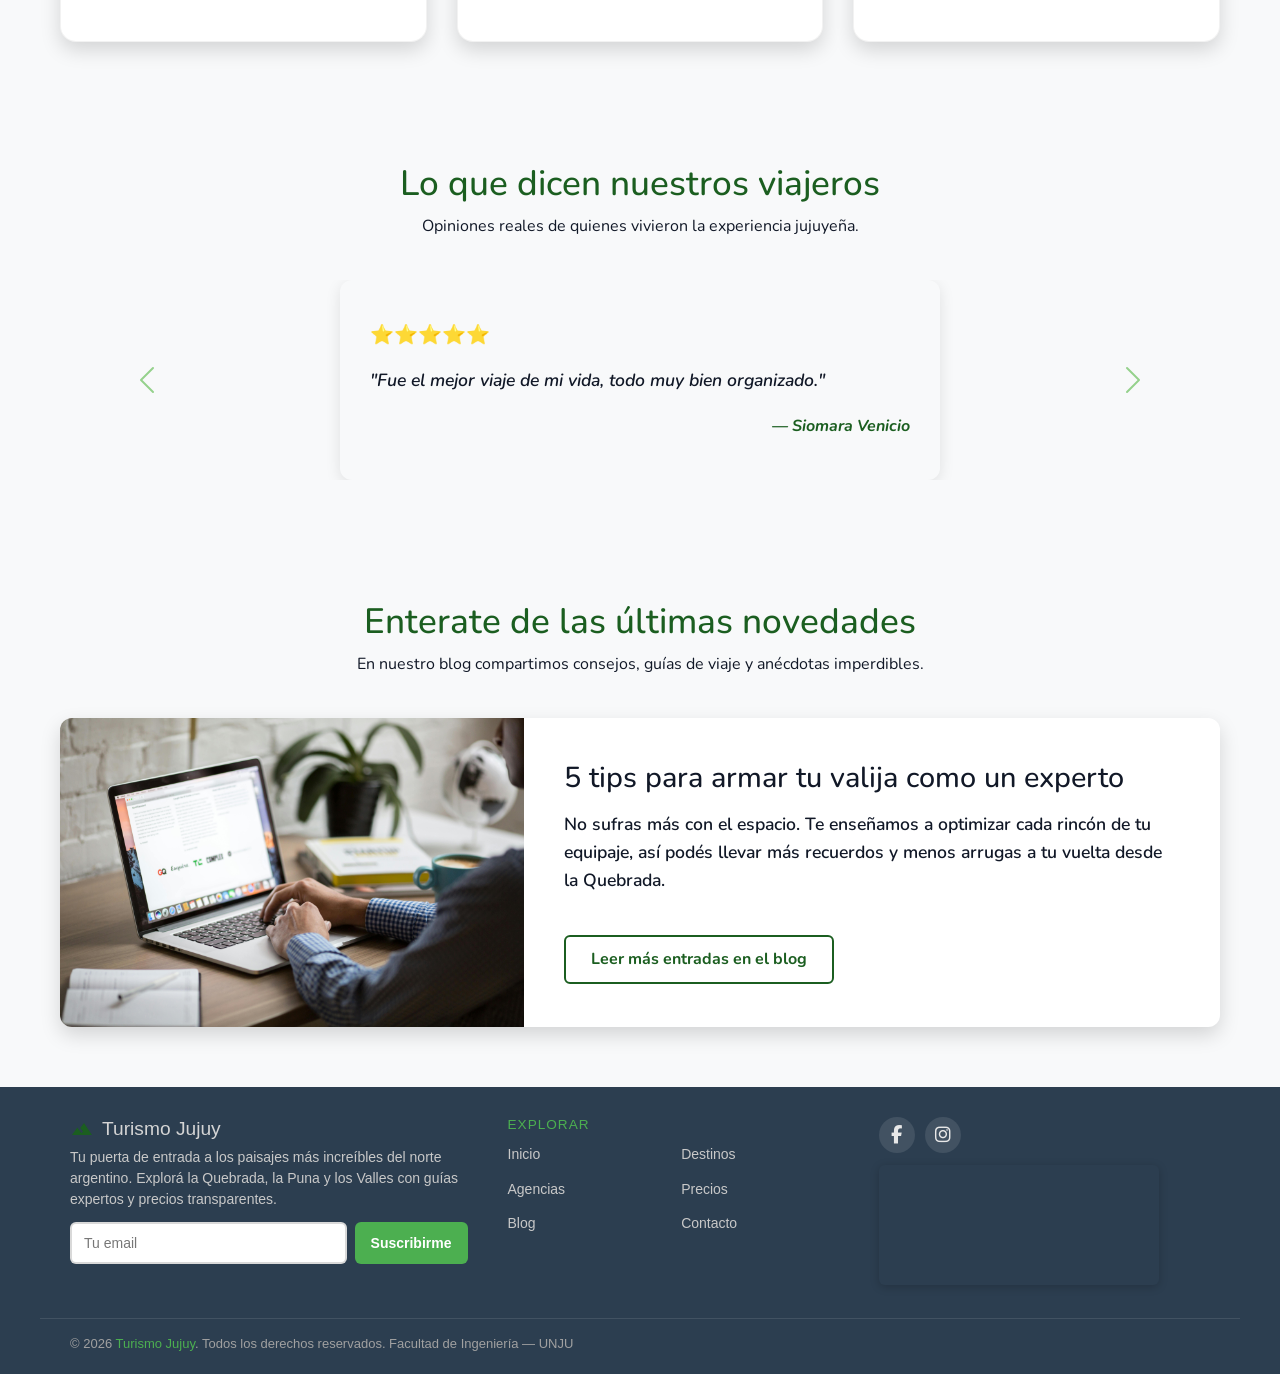
==== commit 1205906c: "Implementa modulo educativo con simulacion de phishing bancario y boton flotante" ====
--- a/index.html
+++ b/index.html
@@ -16,6 +16,7 @@
     <link rel="stylesheet" href="css/index.css">
     <link rel="stylesheet" href="css/footer.css">
     <link rel="stylesheet" href="css/sprites.css">
+    <link rel="stylesheet" href="css/phishing.css">
 </head>
 
 <body id="home-page">
@@ -26,7 +27,9 @@
     <main>
         <!-- Hero con Video -->
         <section class="hero-video">
-            <iframe class="video-background" src="https://www.youtube.com/embed/LZ6R41HlrqA?autoplay=1&mute=1&loop=1&playlist=LZ6R41HlrqA&controls=0&showinfo=0&rel=0&modestbranding=1&iv_load_policy=3&disablekb=1&playsinline=1" allow="autoplay; encrypted-media" frameborder="0" aria-hidden="true" tabindex="-1"></iframe>
+            <iframe class="video-background"
+                src="https://www.youtube.com/embed/LZ6R41HlrqA?autoplay=1&mute=1&loop=1&playlist=LZ6R41HlrqA&controls=0&showinfo=0&rel=0&modestbranding=1&iv_load_policy=3&disablekb=1&playsinline=1"
+                allow="autoplay; encrypted-media" frameborder="0" aria-hidden="true" tabindex="-1"></iframe>
 
             <div class="hero-overlay"></div>
 
@@ -97,13 +100,15 @@
                     <div class="carousel-item active">
                         <article class="comentario">
                             <div class="estrellas">⭐⭐⭐⭐⭐</div>
-                            <p>"Fue el mejor viaje de mi vida, todo muy bien organizado."</p><cite>— Siomara Venicio</cite>
-                        </article>
-                    </div>
-                    <div class="carousel-item">
-                        <article class="comentario">
-                            <div class="estrellas">⭐⭐⭐⭐⭐</div>
-                            <p>"Increíbles los guías, nos llevaron a lugares que no estaban en el mapa."</p><cite>— Gabriel Calisaya</cite>
+                            <p>"Fue el mejor viaje de mi vida, todo muy bien organizado."</p><cite>— Siomara
+                                Venicio</cite>
+                        </article>
+                    </div>
+                    <div class="carousel-item">
+                        <article class="comentario">
+                            <div class="estrellas">⭐⭐⭐⭐⭐</div>
+                            <p>"Increíbles los guías, nos llevaron a lugares que no estaban en el mapa."</p><cite>—
+                                Gabriel Calisaya</cite>
                         </article>
                     </div>
                     <div class="carousel-item">
@@ -115,22 +120,26 @@
                     <div class="carousel-item">
                         <article class="comentario">
                             <div class="estrellas">⭐⭐⭐⭐</div>
-                            <p>"La organización fue impecable. Pudimos resolver todo genial para mis amigos. Un 10/10."</p>
+                            <p>"La organización fue impecable. Pudimos resolver todo genial para mis amigos. Un 10/10."
+                            </p>
                             <cite>— Irene Quiroga</cite>
                         </article>
                     </div>
                     <div class="carousel-item">
                         <article class="comentario">
                             <div class="estrellas">⭐⭐⭐⭐⭐</div>
-                            <p>"Con mi pareja fuimos para carnaval, una locura lo lindo que se experimentó todo."</p><cite>— Mauro Nanda</cite>
+                            <p>"Con mi pareja fuimos para carnaval, una locura lo lindo que se experimentó todo."</p>
+                            <cite>— Mauro Nanda</cite>
                         </article>
                     </div>
                 </div>
-                <button class="carousel-control-prev" type="button" data-bs-target="#carouselTestimonios" data-bs-slide="prev">
+                <button class="carousel-control-prev" type="button" data-bs-target="#carouselTestimonios"
+                    data-bs-slide="prev">
                     <span class="carousel-control-prev-icon" aria-hidden="true"></span>
                     <span class="visually-hidden">Anterior</span>
                 </button>
-                <button class="carousel-control-next" type="button" data-bs-target="#carouselTestimonios" data-bs-slide="next">
+                <button class="carousel-control-next" type="button" data-bs-target="#carouselTestimonios"
+                    data-bs-slide="next">
                     <span class="carousel-control-next-icon" aria-hidden="true"></span>
                     <span class="visually-hidden">Siguiente</span>
                 </button>
@@ -154,6 +163,107 @@
                 </div>
             </article>
         </section>
+
+        <!-- Botón Flotante Phishing -->
+        <button class="btn-flotante-phishing" data-bs-toggle="modal" data-bs-target="#modalPhishing" aria-label="Abrir Simulación de Phishing">
+            <i class="fa-solid fa-shield-halved"></i>
+            <span class="tooltip-phishing">Simulación Phishing</span>
+        </button>
+
+        <!-- Modal Phishing -->
+        <div class="modal fade" id="modalPhishing" tabindex="-1" aria-labelledby="modalPhishingLabel"
+            aria-hidden="true">
+            <div class="modal-dialog modal-lg modal-dialog-scrollable">
+                <div class="modal-content">
+                    <div class="modal-header bg-danger text-white">
+                        <h5 class="modal-title" id="modalPhishingLabel">
+                            <i class="fa-solid fa-triangle-exclamation me-2"></i> ¡Alerta de Seguridad! Simulación de
+                            Phishing
+                        </h5>
+                        <button type="button" class="btn-close btn-close-white" data-bs-dismiss="modal"
+                            aria-label="Close"></button>
+                    </div>
+                    <div class="modal-body">
+                        <p class="text-muted mb-4">
+                            Lee el siguiente correo electrónico simulado e identifica las <strong>5 señales de fraude
+                                (phishing)</strong> haciendo clic en ellas.
+                        </p>
+
+                        <div class="email-simulado border rounded position-relative shadow-sm overflow-hidden">
+                            <!-- Falso Encabezado de Cliente de Correo -->
+                            <div class="bg-light p-2 border-bottom d-flex align-items-center">
+                                <div class="d-flex gap-1 me-3">
+                                    <span class="rounded-circle bg-danger d-inline-block" style="width: 12px; height: 12px;"></span>
+                                    <span class="rounded-circle bg-warning d-inline-block" style="width: 12px; height: 12px;"></span>
+                                    <span class="rounded-circle bg-success d-inline-block" style="width: 12px; height: 12px;"></span>
+                                </div>
+                                <span class="text-muted small fw-bold">Correo Entrante - Bandeja Principal</span>
+                            </div>
+
+                            <div class="p-4">
+                                <!-- TRAMPA 5: Logo falso/pixelado -->
+                                <div class="text-center mb-3 trampa"
+                                    data-explicacion="El logotipo es sospechoso o de baja calidad, a menudo robado o modificado.">
+                                    <h3 class="text-primary fw-bold fst-italic mb-0" style="letter-spacing: 2px;">Banc0 NacionaI
+                                    </h3>
+                                    <small class="text-muted">La banca de tu país</small>
+                                </div>
+
+                            <!-- TRAMPA 1: Remitente falso -->
+                            <div class="email-header mb-4 pb-2 border-bottom">
+                                <div class="trampa"
+                                    data-explicacion="El dominio del correo (lo que sigue después del @) no es el oficial. Los estafadores usan dominios similares para engañar.">
+                                    <strong>De:</strong> alertas@banco-nacionaI-seguridad.com.ar
+                                </div>
+                                <!-- TRAMPA 2: Asunto urgente -->
+                                <div class="trampa mt-1 text-danger fw-bold"
+                                    data-explicacion="Generan sentido de urgencia o miedo extremo ('bloqueo', 'urgente') para que actúes rápido sin pensar.">
+                                    <strong>Asunto:</strong> AVISO URGENTE: Bloqueo preventivo de su Home Banking
+                                </div>
+                                <div class="text-muted mt-1 small">
+                                    <strong>Para:</strong> usuario@email.com
+                                </div>
+                            </div>
+
+                            <div class="email-body">
+                                <p>Estimado cliente,</p>
+                                <p>Hemos detectado un intento de inicio de sesión inusual en su cuenta bancaria. Por motivos de seguridad y para proteger sus fondos, su acceso al Home Banking ha sido bloqueado temporalmente.</p>
+
+                                <!-- TRAMPA 3: Link falso -->
+                                <div class="text-center my-4">
+                                    <span class="trampa btn btn-primary px-4 py-2"
+                                        data-explicacion="El botón te dirige a una página falsa. Si pasas el mouse por encima (sin hacer clic), verás que la URL real no coincide con la oficial del banco.">
+                                        Desbloquear mi cuenta ahora
+                                    </span>
+                                </div>
+
+                                <p>Para restaurar el acceso, por favor valide su identidad ingresando al enlace anterior o respondiendo a este correo con la siguiente información:</p>
+                                <!-- TRAMPA 4: Petición de datos sensibles -->
+                                <ul class="trampa bg-light p-3 rounded"
+                                    data-explicacion="Nunca un banco te pedirá contraseñas, PINs del cajero, Token o todos los números de tu tarjeta por correo electrónico.">
+                                    <li>Su número de DNI completo</li>
+                                    <li>Clave de 4 dígitos (PIN) del cajero automático</li>
+                                    <li>Los 16 dígitos de su tarjeta de débito y código de seguridad (CVC)</li>
+                                </ul>
+
+                                <p>Atentamente,<br>Departamento de Prevención de Fraudes.</p>
+                            </div> <!-- fin email-body -->
+                        </div> <!-- fin p-4 -->
+                    </div> <!-- fin email-simulado -->
+                </div> <!-- fin modal-body -->
+                <div class="modal-footer d-flex justify-content-between align-items-center">
+                        <div class="fw-bold text-primary">
+                            <span id="contador-phishing">0</span>/5 señales encontradas
+                        </div>
+                        <div>
+                            <button type="button" class="btn btn-outline-secondary" id="btn-revelar-trampas">Revelar
+                                Todo</button>
+                            <button type="button" class="btn btn-secondary" data-bs-dismiss="modal">Cerrar</button>
+                        </div>
+                    </div>
+                </div>
+            </div>
+        </div>
     </main>
     <div id="footer-placeholder"></div>
 
@@ -164,6 +274,8 @@
     <script src="vendor/bootstrap/js/bootstrap.bundle.min.js"></script>
     <!-- Home animations JS -->
     <script src="js/home.js"></script>
+    <!-- Phishing Educativo JS -->
+    <script src="js/phishing.js"></script>
 </body>
 
-</html>
+</html>
--- a/css/phishing.css
+++ b/css/phishing.css
@@ -0,0 +1,135 @@
+/* =============================================
+   MÓDULO EDUCATIVO PHISHING
+   ============================================= */
+
+.email-simulado {
+    background-color: #ffffff;
+    font-family: 'Segoe UI', Tahoma, Geneva, Verdana, sans-serif;
+    color: #333;
+}
+
+.email-simulado p {
+    font-size: 15px;
+    line-height: 1.6;
+}
+
+/* Botón Flotante Phishing */
+.btn-flotante-phishing {
+    position: fixed;
+    bottom: 30px;
+    right: 30px;
+    width: 60px;
+    height: 60px;
+    border-radius: 50%;
+    background-color: #dc3545; /* Rojo peligro/alerta */
+    color: white;
+    border: none;
+    box-shadow: 0 4px 15px rgba(220, 53, 69, 0.4);
+    font-size: 24px;
+    z-index: 1050;
+    cursor: pointer;
+    display: flex;
+    align-items: center;
+    justify-content: center;
+    transition: transform 0.3s ease, background-color 0.3s ease;
+}
+
+.btn-flotante-phishing:hover {
+    transform: scale(1.1);
+    background-color: #bb2d3b;
+}
+
+.tooltip-phishing {
+    position: absolute;
+    right: 75px;
+    background-color: #333;
+    color: #fff;
+    padding: 6px 12px;
+    border-radius: 4px;
+    font-size: 14px;
+    white-space: nowrap;
+    opacity: 0;
+    pointer-events: none;
+    transition: opacity 0.3s ease;
+    box-shadow: 0 2px 5px rgba(0,0,0,0.2);
+}
+
+.tooltip-phishing::after {
+    content: '';
+    position: absolute;
+    top: 50%;
+    right: -5px;
+    transform: translateY(-50%);
+    border-width: 6px 0 6px 6px;
+    border-style: solid;
+    border-color: transparent transparent transparent #333;
+}
+
+.btn-flotante-phishing:hover .tooltip-phishing {
+    opacity: 1;
+}
+
+/* Estilos para los elementos interactivos (Trampas) */
+.trampa {
+    cursor: url('../images/index/logo.png'), pointer; /* Un toque diferente o simplemente pointer */
+    cursor: pointer;
+    position: relative;
+    transition: all 0.3s ease;
+    border: 1px dashed transparent;
+    display: inline-block;
+}
+
+/* Animación sutil para invitar a hacer clic */
+@keyframes pulsoSutil {
+    0% { box-shadow: 0 0 0 0 rgba(220, 53, 69, 0.4); }
+    70% { box-shadow: 0 0 0 6px rgba(220, 53, 69, 0); }
+    100% { box-shadow: 0 0 0 0 rgba(220, 53, 69, 0); }
+}
+
+.trampa:not(.encontrada):hover {
+    border: 1px dashed rgba(220, 53, 69, 0.5);
+    background-color: rgba(220, 53, 69, 0.05);
+    border-radius: 4px;
+}
+
+/* Estado cuando el usuario encuentra la trampa */
+.trampa.encontrada {
+    background-color: rgba(220, 53, 69, 0.15) !important;
+    border: 1px solid #dc3545 !important;
+    border-radius: 4px;
+    padding: 2px 4px;
+    text-decoration: line-through;
+    color: #dc3545 !important;
+    animation: none; /* Detiene el pulso al encontrarla */
+}
+
+/* Para el botón falso, quitamos el line-through que se ve mal */
+span.trampa.btn.encontrada {
+    text-decoration: none;
+    box-shadow: 0 0 0 2px #dc3545;
+}
+
+/* Añadir icono de check al lado de la trampa encontrada */
+.trampa.encontrada::after {
+    content: '\f057'; /* FontAwesome xmark-circle */
+    font-family: 'Font Awesome 6 Free';
+    font-weight: 900;
+    color: #dc3545;
+    margin-left: 6px;
+    font-size: 14px;
+    text-decoration: none !important;
+    display: inline-block;
+}
+
+/* Ajustes de popover */
+.popover-header {
+    background-color: #fff3cd;
+    color: #856404;
+    font-weight: bold;
+    border-bottom: 1px solid #ffeeba;
+}
+
+.popover-body {
+    font-size: 14px;
+    color: #333;
+}
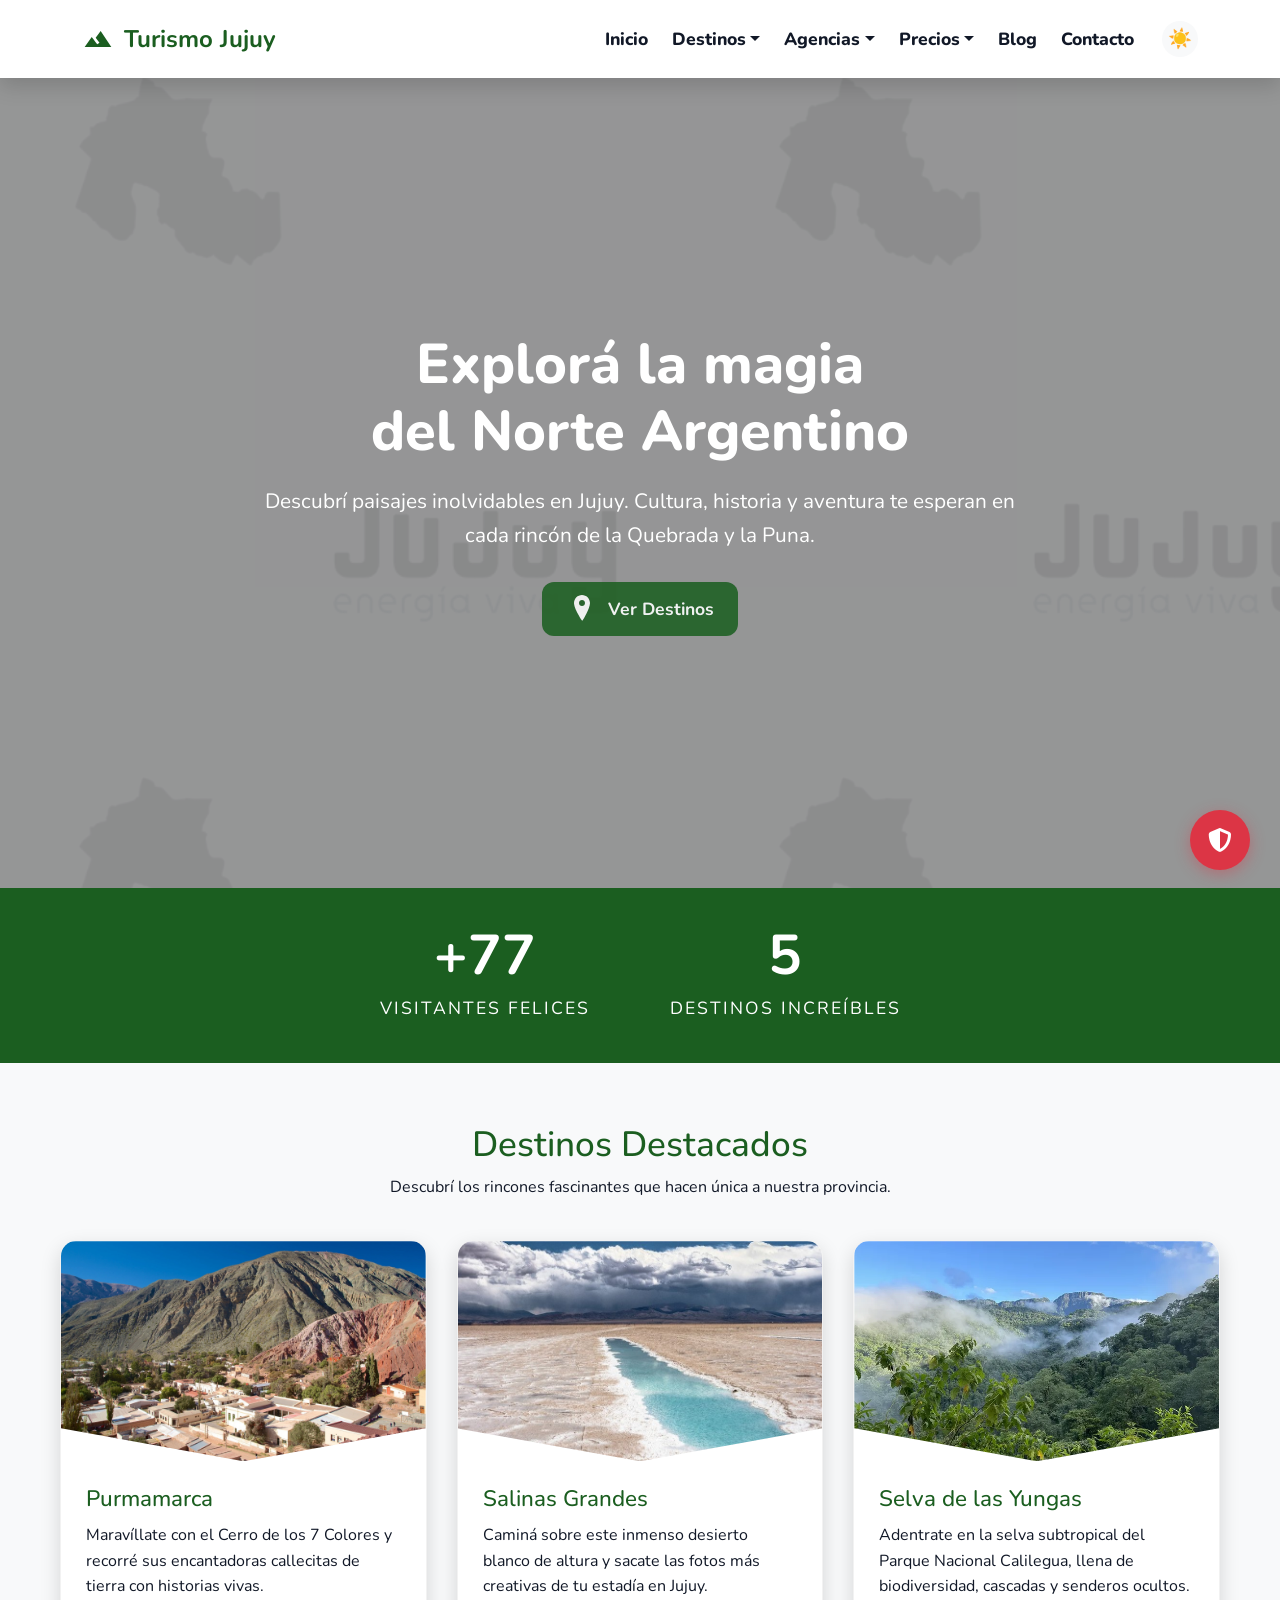
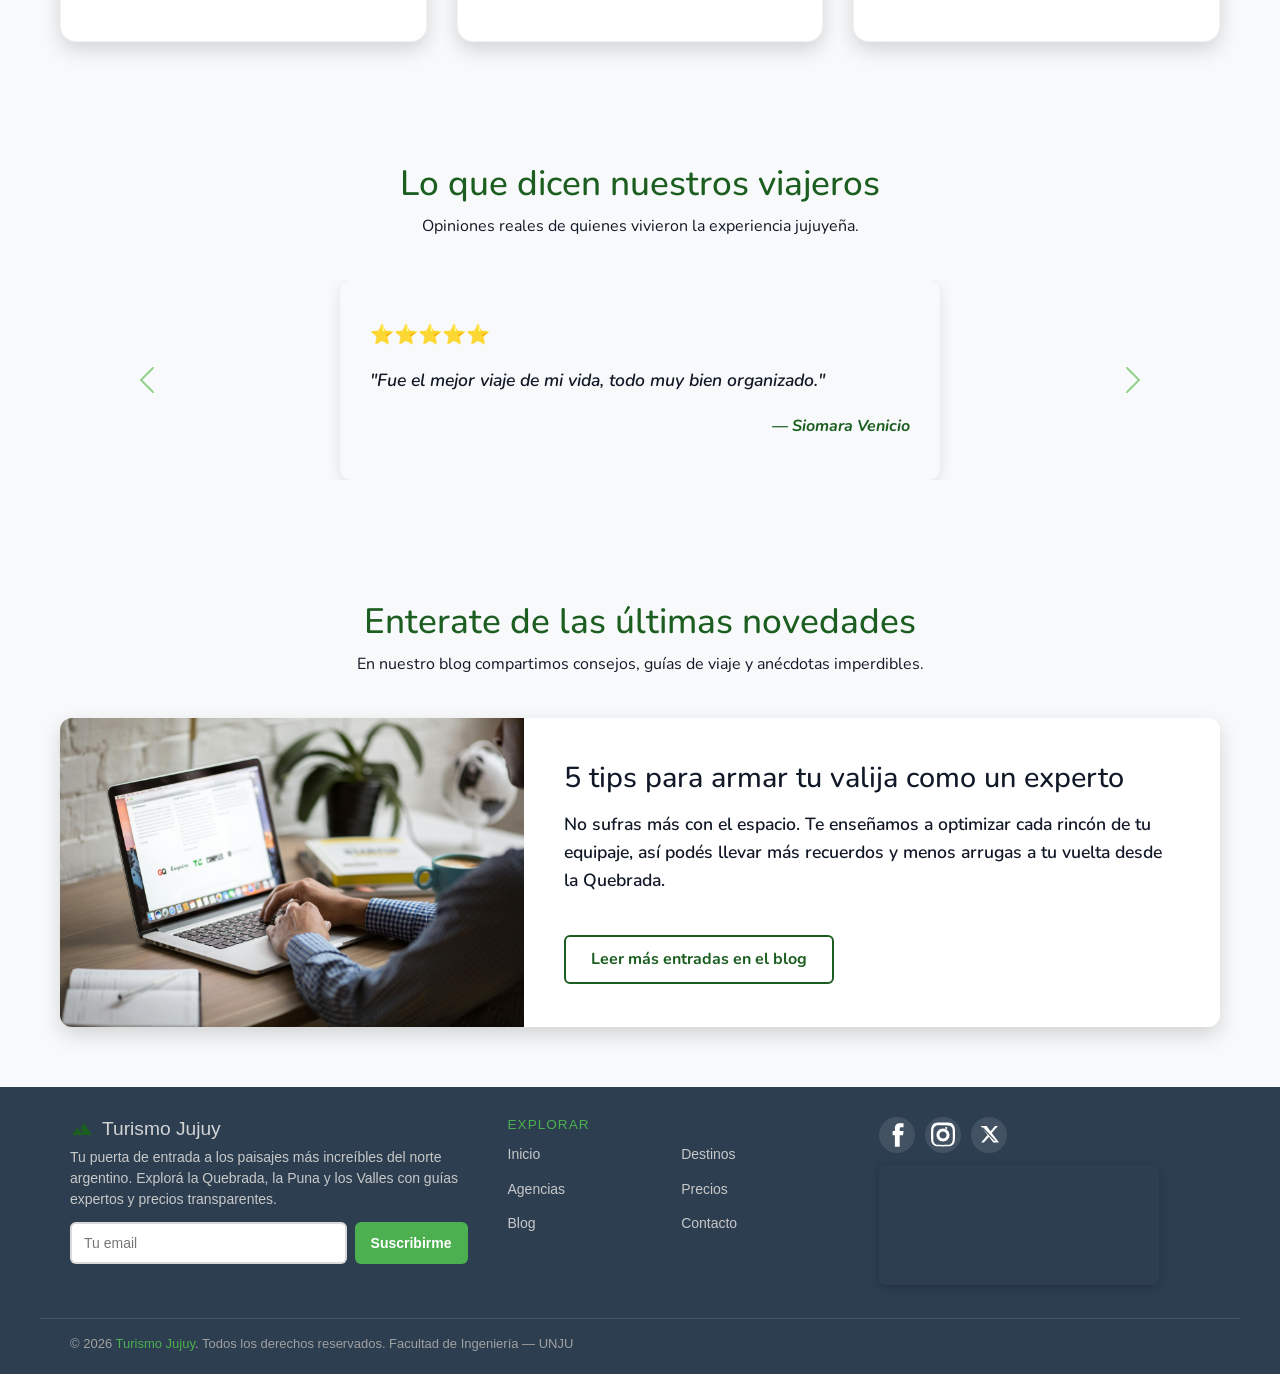
==== commit 10f4dc00: "Actualiza vectores a alta calidad y ajusta estilos de centrado" ====
--- a/index.html
+++ b/index.html
@@ -37,7 +37,9 @@
                 <h1>Explorá la magia<br>del Norte Argentino</h1>
                 <p>Descubrí paisajes inolvidables en Jujuy. Cultura, historia y aventura te esperan en cada rincón de la
                     Quebrada y la Puna.</p>
-                <a href="destinos.html" class="btn-hero">Ver Destinos</a>
+                <a href="destinos.html" class="btn-hero" style="display: inline-flex; align-items: center; justify-content: center; gap: 10px; padding: 12px 24px;">
+                    <span class="social-icon icon-marker" style="margin-top: -2px;"></span> Ver Destinos
+                </a>
             </div>
         </section>
 
--- a/css/footer.css
+++ b/css/footer.css
@@ -162,13 +162,13 @@
     justify-content: center;
     width: 36px;
     height: 36px;
-    background: rgba(255, 255, 255, 0.1);
+    background-color: rgba(255, 255, 255, 0.1);
     border-radius: 50%;
-    transition: background var(--transicion), transform 0.2s;
+    transition: background-color var(--transicion), transform 0.2s;
 }
 
 .social-links a:hover {
-    background: var(--color-secundario);
+    background-color: var(--color-secundario);
     transform: translateY(-2px);
 }
 
--- a/css/sprites.css
+++ b/css/sprites.css
@@ -9,14 +9,19 @@
     display: inline-block;
     width: 32px;
     height: 32px;
-    background-image: url('../images/sprites/social-sprite.png');
+    background-image: url('../images/sprites/social-sprite.svg');
     background-repeat: no-repeat;
-    background-size: auto;
+    background-size: 128px 32px; /* 4 iconos de 32px */
+    transition: filter 0.3s ease, transform 0.3s ease;
 }
 
-/* Posiciones individuales — Completar en Tarea 8 con la imagen real */
-/*
+.social-icon:hover {
+    filter: brightness(1.2);
+    transform: scale(1.1);
+}
+
+/* Posiciones individuales */
 .icon-facebook  { background-position: 0 0; }
 .icon-instagram { background-position: -32px 0; }
 .icon-twitter   { background-position: -64px 0; }
-*/
+.icon-marker    { background-position: -96px 0; }
